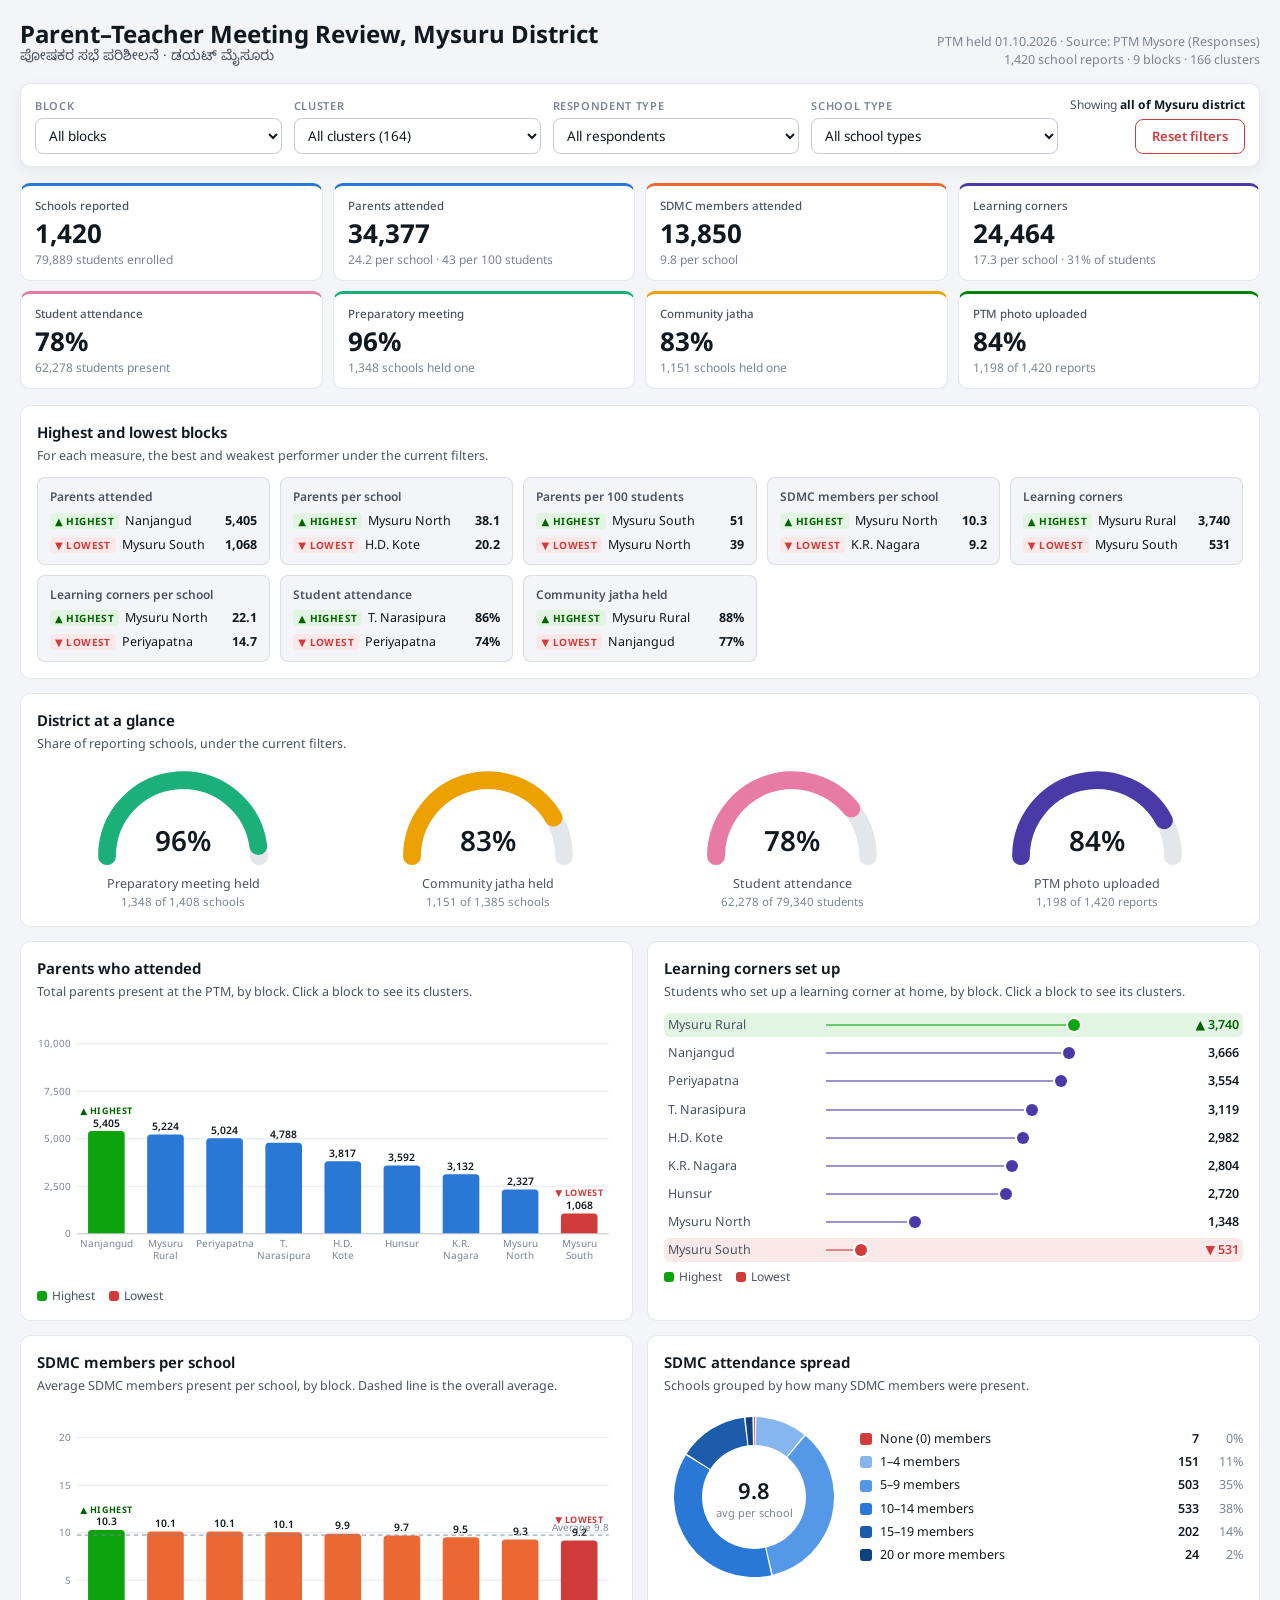
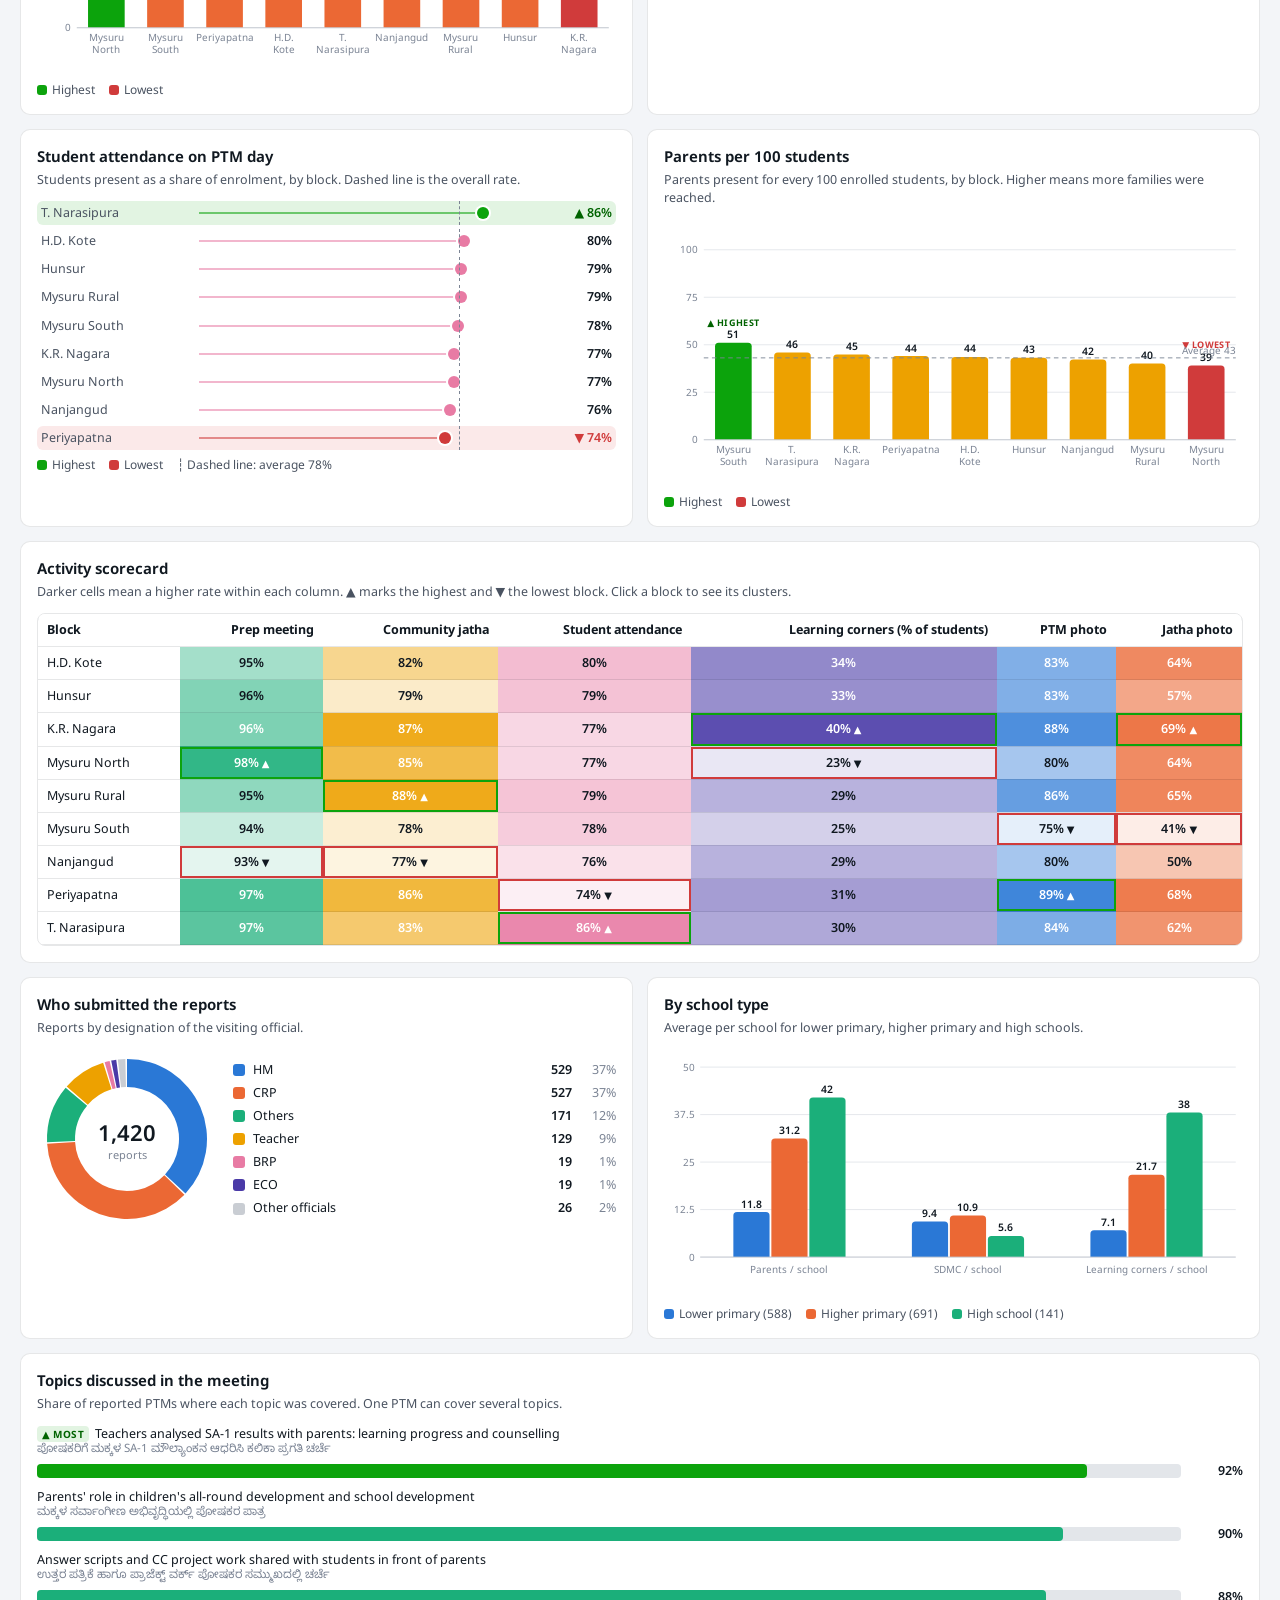
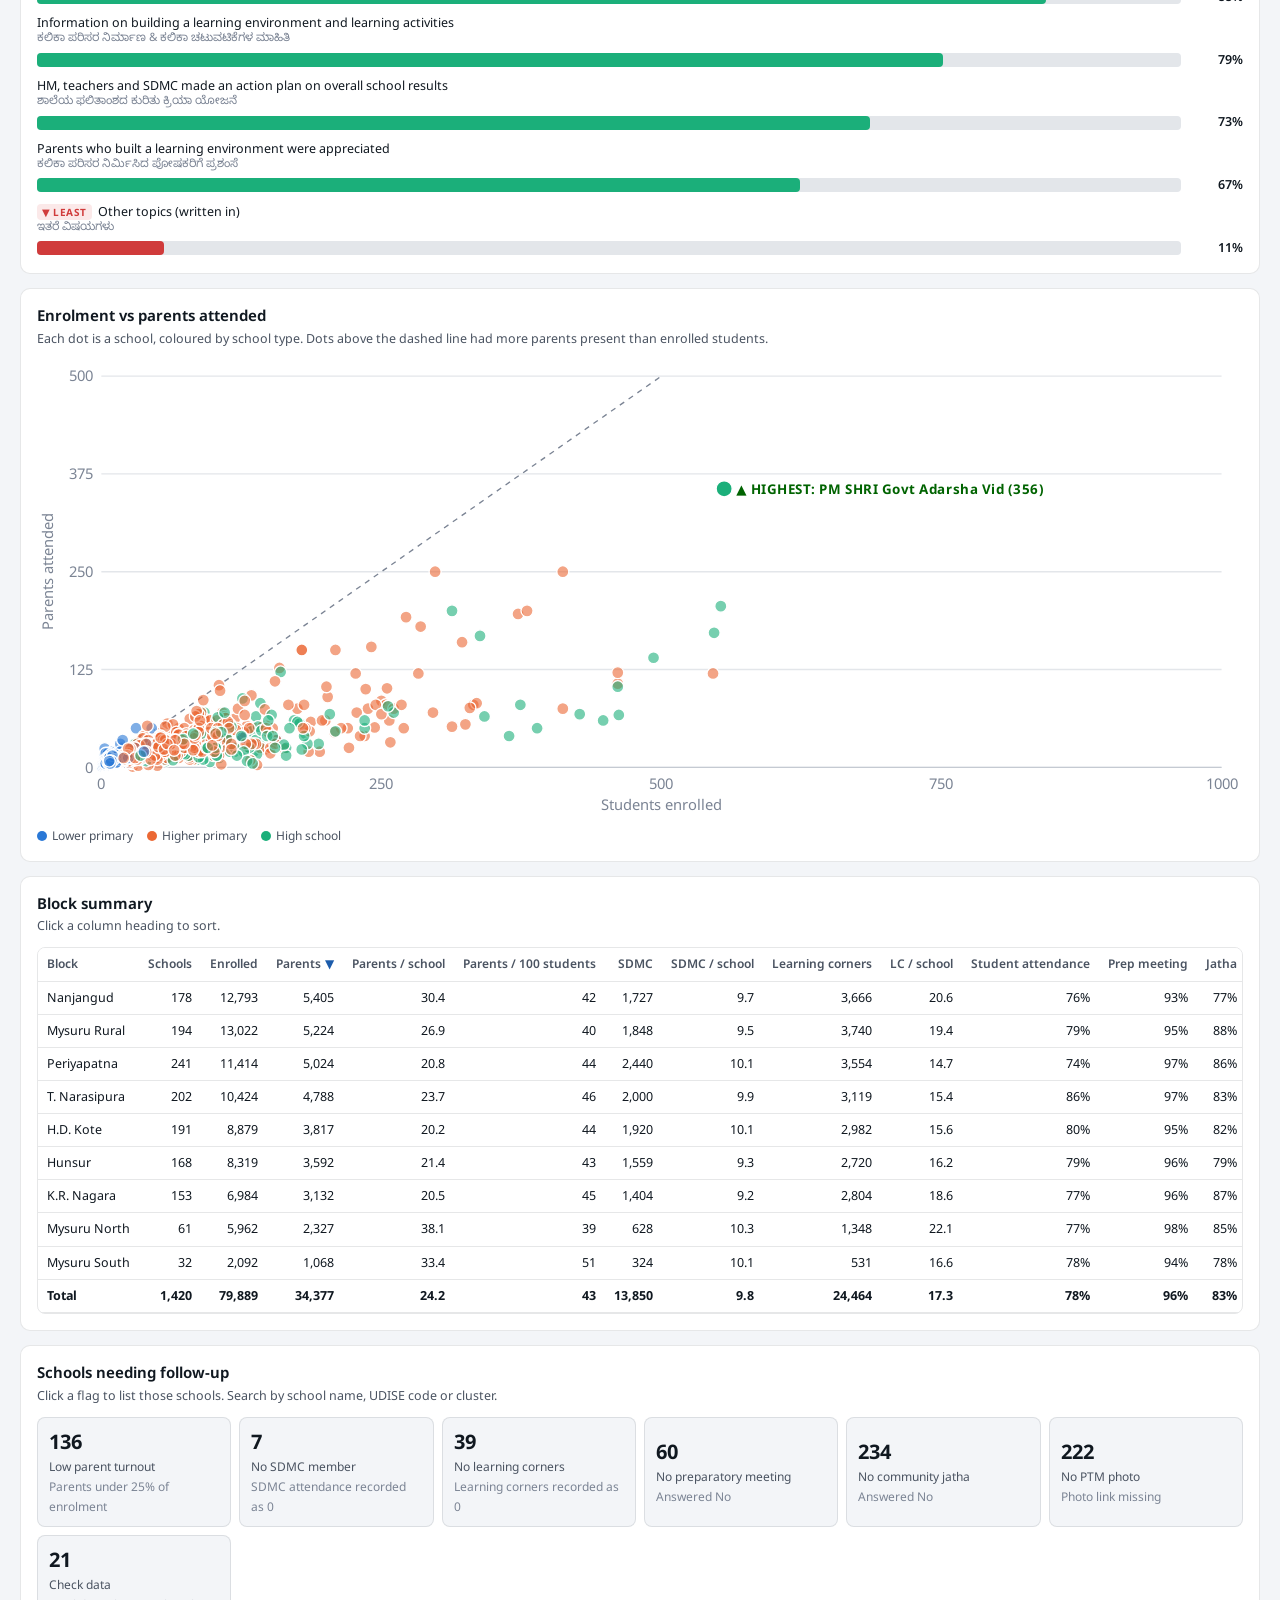
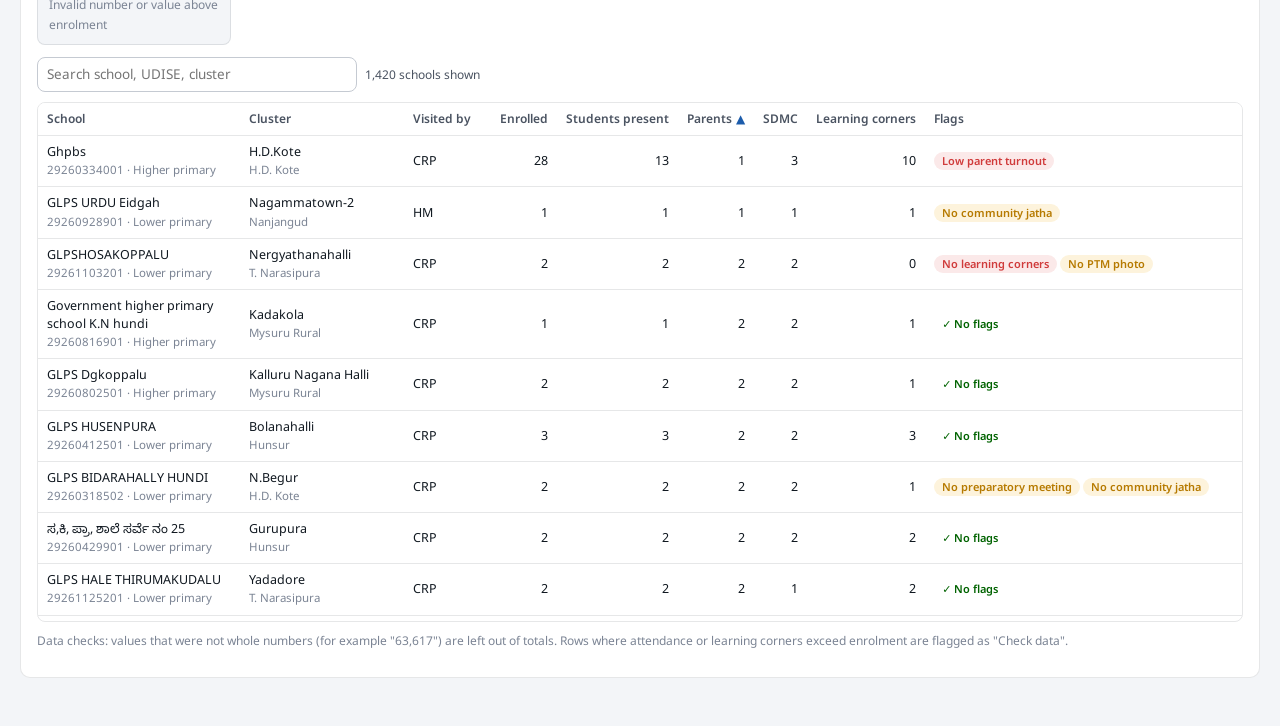
==== ptm/index.html @ 3c81510a "Add PTM Review tab: DIET Mysuru dashboard for the 01.10.2026 parent-teacher meeting Standalone page " ====
<!doctype html>
<html lang="en">
<head>
<meta charset="UTF-8">
<meta name="viewport" content="width=device-width, initial-scale=1.0">
<title>Mysuru PTM Review</title>
<link rel="preconnect" href="https://fonts.googleapis.com">
<link rel="stylesheet" href="https://fonts.googleapis.com/css2?family=Noto+Sans:wght@400;500;600;700&family=Noto+Sans+Kannada:wght@400;600&display=swap">
<style>
body{margin:0}

/* Layout: drop-down filter bar -> KPI strip -> highest/lowest summary -> mixed chart grid -> tables. Each chart owns one hue; green/red mark highest/lowest. */
:root{
  --bg:#f3f5f8; --surface:#ffffff; --ink:#101820; --ink2:#4a5361; --muted:#7b8494;
  --grid:#e3e6ea; --base:#c5cad2; --line:rgba(16,24,32,.10);
  --accent:#1c5cab; --accent-soft:#e3eefb; --accent-ink:#ffffff;
  --c1:#2a78d6; --c2:#eb6834; --c3:#1baf7a; --c4:#eda100; --c5:#e87ba4; --c6:#008300; --c7:#4a3aa7; --c8:#e34948;
  --q1:#86b6ef; --q2:#5598e7; --q3:#2a78d6; --q4:#1c5cab; --q5:#104281;
  --na:#c9cdd3;
  --good:#0ca30c; --good-ink:#006300; --good-soft:#e2f4e2; --warn:#b67a00; --crit:#d03b3b; --crit-soft:#fbe9e9; --warn-soft:#fdf3dc;
  --f-ui:"Noto Sans","Noto Sans Kannada",system-ui,-apple-system,"Segoe UI",sans-serif;
  --f-kn:"Noto Sans Kannada","Noto Sans",system-ui,sans-serif;
}
@media (prefers-color-scheme:dark){:root:not([data-theme="light"]){
  --bg:#0e1013; --surface:#171a1f; --ink:#f1f3f6; --ink2:#b8bfca; --muted:#8a919c;
  --grid:#272c33; --base:#3a4049; --line:rgba(255,255,255,.10);
  --accent:#5598e7; --accent-soft:#1b2a3d; --accent-ink:#0e1013;
  --c1:#3987e5; --c2:#d95926; --c3:#199e70; --c4:#c98500; --c5:#d55181; --c6:#008300; --c7:#9085e9; --c8:#e66767;
  --q1:#184f95; --q2:#1c5cab; --q3:#2a78d6; --q4:#5598e7; --q5:#86b6ef;
  --na:#4a5059;
  --good:#0ca30c; --good-ink:#3fc43f; --good-soft:#15301a; --warn:#fab219; --crit:#e66767; --crit-soft:#3a1d1d; --warn-soft:#3a2f12; color-scheme:dark}}
:root[data-theme="dark"]{
  --bg:#0e1013; --surface:#171a1f; --ink:#f1f3f6; --ink2:#b8bfca; --muted:#8a919c;
  --grid:#272c33; --base:#3a4049; --line:rgba(255,255,255,.10);
  --accent:#5598e7; --accent-soft:#1b2a3d; --accent-ink:#0e1013;
  --c1:#3987e5; --c2:#d95926; --c3:#199e70; --c4:#c98500; --c5:#d55181; --c6:#008300; --c7:#9085e9; --c8:#e66767;
  --q1:#184f95; --q2:#1c5cab; --q3:#2a78d6; --q4:#5598e7; --q5:#86b6ef;
  --na:#4a5059;
  --good:#0ca30c; --good-ink:#3fc43f; --good-soft:#15301a; --warn:#fab219; --crit:#e66767; --crit-soft:#3a1d1d; --warn-soft:#3a2f12; color-scheme:dark}
*{box-sizing:border-box}
body{background:var(--bg);color:var(--ink);font-family:var(--f-ui);font-size:14px;line-height:1.45}
.wrap{max-width:1320px;margin:0 auto;padding-inline:20px;padding-block:20px 48px}
header.top{display:flex;flex-wrap:wrap;align-items:flex-end;justify-content:space-between;gap:12px;margin-bottom:14px}
header.top h1{font-size:24px;line-height:1.2;margin:0;font-weight:700;text-wrap:balance}
header.top .kn{font-family:var(--f-kn);color:var(--ink2);font-size:14px}
header.top .meta{color:var(--muted);font-size:12.5px;text-align:right}
.filters{position:sticky;top:env(safe-area-inset-top,0px);z-index:5;background:var(--surface);border:1px solid var(--line);border-radius:10px;padding:12px 14px;display:flex;flex-wrap:wrap;gap:12px;align-items:flex-end;box-shadow:0 4px 14px rgba(0,0,0,.06)}
.fld{display:grid;gap:4px;min-width:0;flex:1 1 170px}
.fld label{font-size:11px;font-weight:600;letter-spacing:.06em;text-transform:uppercase;color:var(--muted)}
select,input[type=search]{font:inherit;font-size:13.5px;color:var(--ink);background:var(--surface);border:1px solid var(--base);border-radius:8px;padding:7px 9px;width:100%;max-width:100%}
select.on{border-color:var(--accent);box-shadow:inset 0 0 0 1px var(--accent);font-weight:600}
.fact{display:flex;flex-direction:column;gap:6px;align-items:flex-end;flex:0 0 auto}
.btn{font:inherit;font-size:13px;font-weight:600;border-radius:8px;padding:7px 16px;cursor:pointer;border:1px solid var(--crit);background:transparent;color:var(--crit)}
.btn:hover{background:var(--crit-soft)}
.status{font-size:12px;color:var(--ink2)}
.status b{color:var(--ink)}
.btn:focus-visible,th button:focus-visible,select:focus-visible,input:focus-visible,[tabindex]:focus-visible{outline:2px solid var(--accent);outline-offset:2px}
.kpis{display:grid;grid-template-columns:repeat(4,minmax(0,1fr));gap:10px;margin:16px 0}
.kpi{background:var(--surface);border:1px solid var(--line);border-radius:10px;padding:12px 14px;min-width:0;border-top:3px solid var(--kc,var(--c1))}
.kpi .lab{font-size:11.5px;color:var(--ink2);font-weight:500}
.kpi .val{font-size:26px;font-weight:700;line-height:1.15;margin-top:4px}
.kpi .sub{font-size:12px;color:var(--muted);margin-top:2px}
.grid{display:grid;grid-template-columns:repeat(2,minmax(0,1fr));gap:14px}
.card{background:var(--surface);border:1px solid var(--line);border-radius:10px;padding:16px;min-width:0}
.card.wide{grid-column:1/-1}
.card h2{font-size:15px;margin:0;font-weight:650;text-wrap:balance}
.card .desc{font-size:12.5px;color:var(--ink2);margin:3px 0 12px}
.kn{font-family:var(--f-kn)}
@media (max-width:860px){.kpis{grid-template-columns:repeat(2,minmax(0,1fr))}.grid{grid-template-columns:minmax(0,1fr)}.filters{position:static}}
svg text{fill:var(--muted);font-size:11px;font-family:var(--f-ui)}
svg text.val{fill:var(--ink);font-weight:600;font-size:11.5px}
svg text.hi{fill:var(--good-ink);font-weight:700;font-size:10px;letter-spacing:.04em}
svg text.lo{fill:var(--crit);font-weight:700;font-size:10px;letter-spacing:.04em}
svg .click{cursor:pointer}
svg .click:hover rect.bar{opacity:.8}
.hl-legend{display:flex;flex-wrap:wrap;gap:14px;font-size:12px;color:var(--ink2);margin-top:6px}
.hl-legend i{display:inline-block;width:10px;height:10px;border-radius:3px;margin-right:5px;vertical-align:-1px}
/* lollipop */
.lp{display:grid;gap:4px}
.lp .r{display:grid;grid-template-columns:minmax(90px,150px) 1fr 74px;align-items:center;gap:8px;padding:3px 4px;border-radius:6px}
.lp .r.click{cursor:pointer}.lp .r.click:hover{background:var(--accent-soft)}
.lp .l{font-size:12.5px;color:var(--ink2);overflow:hidden;text-overflow:ellipsis;white-space:nowrap}
.lp .t{position:relative;height:18px}
.lp .t .stem{position:absolute;left:0;top:8px;height:2px;background:var(--lc);opacity:.55}
.lp .t .dot{position:absolute;top:3px;width:12px;height:12px;border-radius:50%;background:var(--lc);transform:translateX(-6px);box-shadow:0 0 0 2px var(--surface)}
.lp .t .avg{position:absolute;top:-3px;bottom:-3px;border-left:1.5px dashed var(--muted)}
.lp .v{font-size:12.5px;font-variant-numeric:tabular-nums;font-weight:600;text-align:right;white-space:nowrap}
.lp .r.hi .v{color:var(--good-ink)}.lp .r.lo .v{color:var(--crit)}
.lp .r.hi{background:var(--good-soft)}.lp .r.lo{background:var(--crit-soft)}
/* horizontal bars (topics) */
.hb{display:grid;gap:8px}
.hb .r{display:grid;grid-template-columns:1fr 52px;gap:2px 10px;align-items:center}
.hb .l{grid-column:1/-1;font-size:12.5px}
.hb .l small{display:block;color:var(--muted);font-family:var(--f-kn);font-size:11.5px}
.hb .t{height:14px;background:var(--grid);border-radius:4px;overflow:hidden}
.hb .b{height:100%;border-radius:0 4px 4px 0}
.hb .v{font-size:12.5px;font-weight:600;text-align:right;font-variant-numeric:tabular-nums}
/* donut */
.donut{display:flex;flex-wrap:wrap;gap:16px;align-items:center}
.donut svg{flex:0 0 180px;max-width:180px}
.donut ul{list-style:none;margin:0;padding:0;display:grid;gap:5px;flex:1 1 180px;min-width:0}
.donut li{display:grid;grid-template-columns:12px 1fr auto auto;gap:8px;align-items:center;font-size:12.5px}
.donut li i{width:12px;height:12px;border-radius:3px}
.donut li .n{font-variant-numeric:tabular-nums;font-weight:600}
.donut li .p{color:var(--muted);font-variant-numeric:tabular-nums;min-width:36px;text-align:right}
/* gauges */
.gauges{display:grid;grid-template-columns:repeat(4,minmax(0,1fr));gap:12px}
.gauge{text-align:center;min-width:0}
.gauge .gl{font-size:12.5px;color:var(--ink2);margin-top:-4px}
.gauge .gs{font-size:11.5px;color:var(--muted)}
@media (max-width:640px){.gauges{grid-template-columns:repeat(2,minmax(0,1fr))}}
/* heatmap */
.heat td.c{text-align:center;font-variant-numeric:tabular-nums;font-weight:600;min-width:84px}
.heat td.c.hi{box-shadow:inset 0 0 0 2px var(--good)}
.heat td.c.lo{box-shadow:inset 0 0 0 2px var(--crit)}
.heat td.c small{font-size:10px;margin-left:3px}
/* extremes */
.ext{display:grid;grid-template-columns:repeat(auto-fit,minmax(230px,1fr));gap:10px}
.ext .m{border:1px solid var(--line);border-radius:8px;padding:10px 12px;display:grid;gap:6px;background:var(--bg)}
.ext .mt{font-size:12px;font-weight:600;color:var(--ink2)}
.ext .row{display:flex;justify-content:space-between;gap:8px;font-size:12.5px;align-items:baseline}
.ext .row span:first-child{overflow:hidden;text-overflow:ellipsis;white-space:nowrap}
.ext .row b{font-variant-numeric:tabular-nums}
.tag{font-size:10px;font-weight:700;letter-spacing:.04em;border-radius:4px;padding:1px 5px;margin-right:6px}
.tag.hi{background:var(--good-soft);color:var(--good-ink)}.tag.lo{background:var(--crit-soft);color:var(--crit)}
/* tables */
.tablebox{overflow:auto;max-height:520px;border:1px solid var(--line);border-radius:8px}
table{border-collapse:collapse;width:100%;font-size:12.5px}
th,td{padding:7px 9px;text-align:left;border-bottom:1px solid var(--line);white-space:nowrap}
td.num,th.num{text-align:right;font-variant-numeric:tabular-nums}
thead th{position:sticky;top:0;background:var(--surface);z-index:1;box-shadow:0 1px 0 var(--base)}
th button{all:unset;cursor:pointer;font-weight:600;color:var(--ink2);font-size:12px}
th button[data-dir]::after{content:attr(data-dir);margin-left:4px;color:var(--accent)}
tbody tr:hover{background:var(--accent-soft)}
td.school{white-space:normal;min-width:180px}
.pill{display:inline-block;font-size:11px;font-weight:600;border-radius:999px;padding:1px 8px;margin:1px 3px 1px 0}
.pill.c{background:var(--crit-soft);color:var(--crit)}
.pill.w{background:var(--warn-soft);color:var(--warn)}
.pill.ok{color:var(--good-ink)}
.toolbar{display:flex;flex-wrap:wrap;gap:8px;align-items:center;margin-bottom:10px}
.toolbar input{max-width:320px}
.flagsum{display:grid;grid-template-columns:repeat(auto-fit,minmax(170px,1fr));gap:8px;margin-bottom:12px}
.flagsum button{font:inherit;text-align:left;border:1px solid var(--line);background:var(--bg);color:var(--ink);border-radius:8px;padding:9px 11px;cursor:pointer}
.flagsum button[aria-pressed="true"]{border-color:var(--crit);box-shadow:inset 0 0 0 1px var(--crit)}
.flagsum .fv{font-size:20px;font-weight:700;display:block}
.flagsum .fl{font-size:12px;color:var(--ink2)}
.note{font-size:12px;color:var(--muted);margin-top:10px}
#tip{position:fixed;z-index:50;pointer-events:none;background:var(--ink);color:var(--bg);font-size:12px;line-height:1.4;padding:7px 9px;border-radius:7px;max-width:280px;box-shadow:0 4px 14px rgba(0,0,0,.18)}
.empty{color:var(--muted);font-size:13px;padding:14px 0}
@media (prefers-reduced-motion:no-preference){.hb .b{transition:width .25s ease}}

/* When shown inside the STEM Mysore "PTM Review" tab: blend into the host page */
html.embedded{overflow:hidden}
html.embedded body{background:transparent}
html.embedded .wrap{padding-inline:0;padding-block:0 8px;max-width:none}
html.embedded .filters{position:static}
</style>

</head>
<body>
<div class="wrap">
  <header class="top">
    <div>
      <h1>Parent–Teacher Meeting Review, Mysuru District</h1>
      <div class="kn">ಪೋಷಕರ ಸಭೆ ಪರಿಶೀಲನೆ · ಡಯಟ್ ಮೈಸೂರು</div>
    </div>
    <div class="meta">PTM held 01.10.2026 · Source: PTM Mysore (Responses)<br><span id="totalNote"></span></div>
  </header>

  <section class="filters" aria-label="Filters">
    <div class="fld"><label for="fBlock">Block</label><select id="fBlock"></select></div>
    <div class="fld"><label for="fCluster">Cluster</label><select id="fCluster"></select></div>
    <div class="fld"><label for="fResp">Respondent type</label><select id="fResp"></select></div>
    <div class="fld"><label for="fType">School type</label><select id="fType"></select></div>
    <div class="fact"><span class="status" id="status"></span><button class="btn" id="reset" type="button">Reset filters</button></div>
  </section>

  <section class="kpis" id="kpis" aria-label="Key figures"></section>

  <section class="grid">
    <div class="card wide"><h2 id="hExt">Highest and lowest blocks</h2><p class="desc">For each measure, the best and weakest performer under the current filters.</p><div class="ext" id="cExt"></div></div>
    <div class="card wide"><h2>District at a glance</h2><p class="desc">Share of reporting schools, under the current filters.</p><div class="gauges" id="cGauges"></div></div>
    <div class="card"><h2>Parents who attended</h2><p class="desc" id="dParents"></p><div id="cParents"></div></div>
    <div class="card"><h2>Learning corners set up</h2><p class="desc" id="dLC"></p><div id="cLC"></div></div>
    <div class="card"><h2>SDMC members per school</h2><p class="desc" id="dSDMC"></p><div id="cSDMC"></div></div>
    <div class="card"><h2>SDMC attendance spread</h2><p class="desc">Schools grouped by how many SDMC members were present.</p><div id="cSDMCdist"></div></div>
    <div class="card"><h2>Student attendance on PTM day</h2><p class="desc" id="dAtt"></p><div id="cAtt"></div></div>
    <div class="card"><h2>Parents per 100 students</h2><p class="desc" id="dRatio"></p><div id="cRatio"></div></div>
    <div class="card wide"><h2>Activity scorecard</h2><p class="desc" id="dHeat"></p><div class="tablebox" id="cHeat"></div></div>
    <div class="card"><h2>Who submitted the reports</h2><p class="desc">Reports by designation of the visiting official.</p><div id="cResp"></div></div>
    <div class="card"><h2>By school type</h2><p class="desc">Average per school for lower primary, higher primary and high schools.</p><div id="cType"></div></div>
    <div class="card wide"><h2>Topics discussed in the meeting</h2><p class="desc">Share of reported PTMs where each topic was covered. One PTM can cover several topics.</p><div id="cTopics"></div></div>
    <div class="card wide"><h2>Enrolment vs parents attended</h2><p class="desc">Each dot is a school, coloured by school type. Dots above the dashed line had more parents present than enrolled students.</p><div id="cScatter"></div></div>
    <div class="card wide"><h2 id="hGroup">Block summary</h2><p class="desc">Click a column heading to sort.</p><div class="tablebox" id="tGroup"></div></div>
    <div class="card wide"><h2>Schools needing follow-up</h2><p class="desc">Click a flag to list those schools. Search by school name, UDISE code or cluster.</p>
      <div class="flagsum" id="flagsum"></div>
      <div class="toolbar"><input type="search" id="q" placeholder="Search school, UDISE, cluster" aria-label="Search schools"><span class="status" id="schoolCount"></span></div>
      <div class="tablebox" id="tSchools"></div>
      <p class="note">Data checks: values that were not whole numbers (for example "63,617") are left out of totals. Rows where attendance or learning corners exceed enrolment are flagged as "Check data".</p>
    </div>
  </section>
</div>
<div id="tip" hidden></div>

<script src="data.js?v=1"></script>
<script>
const D = window.PTM_DATA;
if (window.self !== window.top) document.documentElement.classList.add("embedded");
const TOPICS=[
 ["Teachers analysed SA‑1 results with parents: learning progress and counselling","ಪೋಷಕರಿಗೆ ಮಕ್ಕಳ SA-1 ಮೌಲ್ಯಾಂಕನ ಆಧರಿಸಿ ಕಲಿಕಾ ಪ್ರಗತಿ ಚರ್ಚೆ"],
 ["Parents' role in children's all-round development and school development","ಮಕ್ಕಳ ಸರ್ವಾಂಗೀಣ ಅಭಿವೃದ್ಧಿಯಲ್ಲಿ ಪೋಷಕರ ಪಾತ್ರ"],
 ["Answer scripts and CC project work shared with students in front of parents","ಉತ್ತರ ಪತ್ರಿಕೆ ಹಾಗೂ ಪ್ರಾಜೆಕ್ಟ್ ವರ್ಕ್ ಪೋಷಕರ ಸಮ್ಮುಖದಲ್ಲಿ ಚರ್ಚೆ"],
 ["Information on building a learning environment and learning activities","ಕಲಿಕಾ ಪರಿಸರ ನಿರ್ಮಾಣ & ಕಲಿಕಾ ಚಟುವಟಿಕೆಗಳ ಮಾಹಿತಿ"],
 ["HM, teachers and SDMC made an action plan on overall school results","ಶಾಲೆಯ ಫಲಿತಾಂಶದ ಕುರಿತು ಕ್ರಿಯಾ ಯೋಜನೆ"],
 ["Parents who built a learning environment were appreciated","ಕಲಿಕಾ ಪರಿಸರ ನಿರ್ಮಿಸಿದ ಪೋಷಕರಿಗೆ ಪ್ರಶಂಸೆ"],
 ["Other topics (written in)","ಇತರೆ ವಿಷಯಗಳು"]
];
const TYPE_LABEL={LPS:"Lower primary",HPS:"Higher primary",HS:"High school"};
const TYPE_COLOR={LPS:"var(--c1)",HPS:"var(--c2)",HS:"var(--c3)"};
const fmt=n=>n==null||isNaN(n)?"–":Math.round(n).toLocaleString("en-IN");
const f1=n=>n==null||isNaN(n)?"–":(Math.round(n*10)/10).toLocaleString("en-IN");
const pct=n=>n==null||isNaN(n)?"–":Math.round(n*100)+"%";
const title=s=>s.toLowerCase().replace(/\b\w/g,c=>c.toUpperCase());
const esc=s=>String(s).replace(/[&<>"]/g,c=>({"&":"&amp;","<":"&lt;",">":"&gt;",'"':"&quot;"}[c]));

const ROWS=D.rows.map((r,i)=>{const [blk,cl]=D.clusters[r[0]].split("|");
  let resp=r[1]; if(/DIET/i.test(resp)) resp="DIET faculty";
  const o={i,block:blk,cluster:title(cl),resp,type:r[2],school:r[3],udise:r[4],enr:r[5],pre:r[6],jatha:r[7],att:r[8],par:r[9],sdmc:r[10],lc:r[11],tb:r[12],jp:r[13],pp:r[14]};
  o.bad=[o.enr,o.att,o.par,o.sdmc,o.lc].some(v=>v==null);
  o.attHigh=o.att!=null&&o.enr!=null&&o.att>o.enr;
  o.lcHigh=o.lc!=null&&o.enr!=null&&o.lc>o.enr;
  return o;});
const BLOCK_NAMES={"PERIYA PATNA":"Periyapatna","T. NARASIPURA":"T. Narasipura","MYSORE RURAL":"Mysuru Rural","HD KOTE":"H.D. Kote","NANJANAGUD":"Nanjangud","HUNSUR":"Hunsur","KR NAGARA":"K.R. Nagara","MYSORE NORTH":"Mysuru North","MYSORE SOUTH":"Mysuru South"};
const bname=b=>BLOCK_NAMES[b]||title(b);
const countBy=(arr,k)=>{const m=new Map();arr.forEach(o=>m.set(o[k],(m.get(o[k])||0)+1));return [...m].sort((a,b)=>b[1]-a[1]);};

const S={block:null,resp:null,type:null,cluster:null,flag:null,q:"",sortG:{k:"par",d:-1},sortS:{k:"par",d:1}};
try{const s=JSON.parse(localStorage.getItem("ptm-filters")||"null");if(s){S.block=s.block;S.resp=s.resp;S.type=s.type;S.cluster=s.cluster;}}catch(e){}
const save=()=>{try{localStorage.setItem("ptm-filters",JSON.stringify({block:S.block,resp:S.resp,type:S.type,cluster:S.cluster}))}catch(e){}};

function filtered(skip){
  return ROWS.filter(o=>(skip==="block"||!S.block||o.block===S.block)&&(skip==="resp"||!S.resp||o.resp===S.resp)&&(skip==="type"||!S.type||o.type===S.type)&&(skip==="cluster"||!S.cluster||o.cluster===S.cluster));
}
function agg(rows){
  const a={n:rows.length,enr:0,att:0,enrA:0,par:0,sdmc:0,lc:0,enrL:0,enrP:0,parP:0,pre:0,preA:0,jat:0,jatA:0,jp:0,pp:0,sdmcN:0,lcN:0,parN:0};
  rows.forEach(o=>{if(o.enr!=null)a.enr+=o.enr;
    if(o.att!=null&&o.enr!=null&&!o.attHigh){a.att+=o.att;a.enrA+=o.enr;}
    if(o.par!=null){a.par+=o.par;a.parN++; if(o.enr){a.parP+=o.par;a.enrP+=o.enr;}}
    if(o.sdmc!=null){a.sdmc+=o.sdmc;a.sdmcN++;}
    if(o.lc!=null&&!o.lcHigh){a.lc+=o.lc;a.lcN++; if(o.enr)a.enrL+=o.enr;}
    if(o.pre===1)a.pre++; if(o.pre!==-1)a.preA++;
    if(o.jatha===1)a.jat++; if(o.jatha!==-1)a.jatA++;
    a.jp+=o.jp;a.pp+=o.pp;});
  a.attR=a.enrA?a.att/a.enrA:null; a.lcR=a.enrL?a.lc/a.enrL:null; a.parR=a.enrP?a.parP/a.enrP*100:null;
  a.parAvg=a.parN?a.par/a.parN:null; a.sdmcAvg=a.sdmcN?a.sdmc/a.sdmcN:null; a.lcAvg=a.lcN?a.lc/a.lcN:null;
  a.preR=a.preA?a.pre/a.preA:null; a.jatR=a.jatA?a.jat/a.jatA:null; a.ppR=a.n?a.pp/a.n:null; a.jpR=a.n?a.jp/a.n:null;
  return a;
}
function groups(rows){
  const key=S.block?"cluster":"block";
  const m=new Map();rows.forEach(o=>{const k=o[key];if(!m.has(k))m.set(k,[]);m.get(k).push(o);});
  return {key,list:[...m].map(([k,rs])=>({k,label:key==="block"?bname(k):k,a:agg(rs)}))};
}
// index of highest / lowest value (needs >= 2 distinct values)
function extremes(vals){
  let hi=-1,lo=-1;vals.forEach((v,i)=>{if(v==null||isNaN(v))return;if(hi<0||v>vals[hi])hi=i;if(lo<0||v<vals[lo])lo=i;});
  return hi<0||vals[hi]===vals[lo]?{hi:-1,lo:-1}:{hi,lo};
}
const emptyMsg='<div class="empty">No reports match these filters.</div>';
const hlLegend='<div class="hl-legend"><span><i style="background:var(--good)"></i>Highest</span><span><i style="background:var(--crit)"></i>Lowest</span></div>';

// tooltip
const tip=document.getElementById("tip");
document.addEventListener("mousemove",e=>{const t=e.target.closest("[data-tip]");
  if(!t){tip.hidden=true;return;} tip.innerHTML=t.dataset.tip;tip.hidden=false;
  const w=tip.offsetWidth,h=tip.offsetHeight;let x=e.clientX+14,y=e.clientY+14;
  if(x+w>innerWidth-8)x=e.clientX-w-14; if(y+h>innerHeight-8)y=e.clientY-h-14; tip.style.left=x+"px";tip.style.top=y+"px";});
function bindClicks(el,sel,items,click){if(!click)return;el.querySelectorAll(sel).forEach(r=>{const go=()=>click(items[+r.dataset.i]);r.addEventListener("click",go);r.addEventListener("keydown",e=>{if(e.key==="Enter"||e.key===" "){e.preventDefault();go();}});});}
function niceMax(v){if(!v||v<=0)return 1;const p=Math.pow(10,Math.floor(Math.log10(v)));const m=v/p;return (m<=1?1:m<=2?2:m<=2.5?2.5:m<=5?5:10)*p;}

// vertical column chart; falls back to lollipop when there are many groups
function columns(el,items,{color,fmtV=fmt,click,avg}={}){
  if(!items.length){el.innerHTML=emptyMsg;return;}
  if(items.length>12)return lollipop(el,items,{color,fmtV,click,avg});
  const W=640,H=290,L=44,R=8,T=34,B=46,n=items.length;
  const mx=niceMax(Math.max(...items.map(d=>d.v||0)));const bw=(W-L-R)/n,w=Math.min(46,bw*.62);
  const Y=v=>H-B-(v/mx)*(H-T-B);const {hi,lo}=extremes(items.map(d=>d.v));
  let s=`<svg viewBox="0 0 ${W} ${H}" width="100%" role="img">`;
  [0,.25,.5,.75,1].forEach(f=>{const t=mx*f;s+=`<line x1="${L}" x2="${W-R}" y1="${Y(t)}" y2="${Y(t)}" stroke="var(--grid)"/><text x="${L-6}" y="${Y(t)+4}" text-anchor="end">${fmtV(t)}</text>`;});
  items.forEach((d,i)=>{const x=L+bw*i+bw/2,y=Y(d.v||0),h=H-B-y;const c=i===hi?"var(--good)":i===lo?"var(--crit)":color;
    const words=d.label.split(" ");const l1=words.length>1?words.slice(0,-1).join(" "):words[0],l2=words.length>1?words[words.length-1]:"";
    s+=`<g class="${click?"click":""}" data-i="${i}" ${click?'tabindex="0" role="button"':""} data-tip="${esc(d.tip||"")}"><rect x="${x-bw/2}" y="${T-30}" width="${bw}" height="${H-T+30}" fill="transparent"/>
      <path class="bar" d="M${x-w/2},${H-B} V${y+4} q0,-4 4,-4 h${w-8} q4,0 4,4 V${H-B} Z" fill="${c}"/>
      <text class="val" x="${x}" y="${y-5}" text-anchor="middle">${fmtV(d.v)}</text>
      ${i===hi?`<text class="hi" x="${x}" y="${y-19}" text-anchor="middle">▲ HIGHEST</text>`:i===lo?`<text class="lo" x="${x}" y="${y-19}" text-anchor="middle">▼ LOWEST</text>`:""}
      <text x="${x}" y="${H-B+15}" text-anchor="middle">${esc(l1)}</text>${l2?`<text x="${x}" y="${H-B+28}" text-anchor="middle">${esc(l2)}</text>`:""}</g>`;});
  if(avg!=null){const y=Y(avg);s+=`<line x1="${L}" x2="${W-R}" y1="${y}" y2="${y}" stroke="var(--muted)" stroke-dasharray="5 4"/><text x="${W-R}" y="${y-4}" text-anchor="end">Average ${fmtV(avg)}</text>`;}
  s+=`<line x1="${L}" x2="${W-R}" y1="${H-B}" y2="${H-B}" stroke="var(--base)"/></svg>`;
  el.innerHTML=s+hlLegend;bindClicks(el,"g[data-i]",items,click);
}
// lollipop (dot plot) with optional average marker
function lollipop(el,items,{color,fmtV=fmt,click,avg,max}={}){
  if(!items.length){el.innerHTML=emptyMsg;return;}
  const mx=max??niceMax(Math.max(...items.map(d=>d.v||0)));const {hi,lo}=extremes(items.map(d=>d.v));
  el.innerHTML=`<div class="lp" style="--lc:${color}">`+items.map((d,i)=>{const p=Math.max(0,Math.min(100,(d.v||0)/mx*100));const cls=i===hi?"hi":i===lo?"lo":"";
    const dc=i===hi?"var(--good)":i===lo?"var(--crit)":color;
    return `<div class="r ${cls}${click?" click":""}" data-i="${i}" ${click?'tabindex="0" role="button"':""} data-tip="${esc(d.tip||"")}"><div class="l" title="${esc(d.label)}">${esc(d.label)}</div>
    <div class="t"><div class="stem" style="width:${p}%;background:${dc}"></div><div class="dot" style="left:${p}%;background:${dc}"></div>${avg!=null?`<div class="avg" style="left:${Math.min(100,avg/mx*100)}%"></div>`:""}</div>
    <div class="v">${cls==="hi"?"▲ ":cls==="lo"?"▼ ":""}${fmtV(d.v)}</div></div>`;}).join("")+"</div>"+
    `<div class="hl-legend"><span><i style="background:var(--good)"></i>Highest</span><span><i style="background:var(--crit)"></i>Lowest</span>${avg!=null?`<span>┆ Dashed line: average ${fmtV(avg)}</span>`:""}</div>`;
  bindClicks(el,".r",items,click);
}
// donut with legend
function donut(el,slices,center,sub){
  const tot=slices.reduce((s,d)=>s+d.v,0);if(!tot){el.innerHTML=emptyMsg;return;}
  const R=80,r=52,cx=90,cy=90;let a0=-Math.PI/2,s=`<svg viewBox="0 0 180 180" role="img">`;
  const arc=(a,b)=>{const big=b-a>Math.PI?1:0,p=(t,rr)=>[cx+rr*Math.cos(t),cy+rr*Math.sin(t)];const [x1,y1]=p(a,R),[x2,y2]=p(b,R),[x3,y3]=p(b,r),[x4,y4]=p(a,r);return `M${x1},${y1} A${R},${R} 0 ${big} 1 ${x2},${y2} L${x3},${y3} A${r},${r} 0 ${big} 0 ${x4},${y4} Z`;};
  slices.forEach(d=>{if(!d.v)return;const a1=a0+d.v/tot*Math.PI*2-(slices.filter(x=>x.v).length>1?0.02:0);
    s+=d.v===tot?`<circle cx="${cx}" cy="${cy}" r="${(R+r)/2}" fill="none" stroke="${d.color}" stroke-width="${R-r}" data-tip="<b>${esc(d.label)}</b><br>${fmt(d.v)} (100%)"/>`:`<path d="${arc(a0,a1)}" fill="${d.color}" data-tip="<b>${esc(d.label)}</b><br>${fmt(d.v)} (${pct(d.v/tot)})"/>`;a0=a0+d.v/tot*Math.PI*2;});
  s+=`<text class="val" x="${cx}" y="${cy+2}" text-anchor="middle" style="font-size:22px">${center}</text><text x="${cx}" y="${cy+20}" text-anchor="middle">${sub}</text></svg>`;
  el.innerHTML=`<div class="donut">${s}<ul>${slices.map(d=>`<li data-tip="<b>${esc(d.label)}</b><br>${fmt(d.v)} (${pct(d.v/tot)})"><i style="background:${d.color}"></i><span>${esc(d.label)}</span><span class="n">${fmt(d.v)}</span><span class="p">${pct(d.v/tot)}</span></li>`).join("")}</ul></div>`;
}
// semicircle gauges
function gauges(el,items){
  el.innerHTML=items.map(g=>{const v=g.v==null?0:Math.max(0,Math.min(1,g.v));const R=60,cx=75,cy=72;
    const p=t=>[cx-R*Math.cos(t*Math.PI),cy-R*Math.sin(t*Math.PI)];const [x1,y1]=p(0),[x2,y2]=p(1),[xv,yv]=p(v);
    return `<div class="gauge" data-tip="<b>${esc(g.label)}</b><br>${esc(g.tip)}"><svg viewBox="0 0 150 86" width="100%" style="max-width:190px" role="img">
      <path d="M${x1},${y1} A${R},${R} 0 0 1 ${x2},${y2}" fill="none" stroke="var(--grid)" stroke-width="14" stroke-linecap="round"/>
      ${v>0?`<path d="M${x1},${y1} A${R},${R} 0 0 1 ${xv},${yv}" fill="none" stroke="${g.color}" stroke-width="14" stroke-linecap="round"/>`:""}
      <text class="val" x="${cx}" y="${cy-4}" text-anchor="middle" style="font-size:22px">${pct(g.v)}</text></svg>
      <div class="gl">${esc(g.label)}</div><div class="gs">${esc(g.tip)}</div></div>`;}).join("");
}
// heatmap scorecard: rows = groups, columns = rate measures
function heatmap(el,G,cols,click){
  if(!G.list.length){el.innerHTML=emptyMsg;return;}
  const list=[...G.list].sort((a,b)=>a.label.localeCompare(b.label));
  const ext=cols.map(c=>{const vals=list.map(g=>g.a[c.k]);const e=extremes(vals);const nums=vals.filter(v=>v!=null);return {...e,mn:Math.min(...nums),mx:Math.max(...nums)};});
  el.innerHTML=`<table class="heat"><thead><tr><th>${G.key==="block"?"Block":"Cluster"}</th>${cols.map(c=>`<th class="num">${c.h}</th>`).join("")}</tr></thead><tbody>${
    list.map((g,i)=>`<tr ${click?`data-i="${i}" tabindex="0" style="cursor:pointer"`:""}><td>${esc(g.label)}</td>${cols.map((c,j)=>{const v=g.a[c.k];const e=ext[j];
      const t=v==null||e.mx===e.mn?.5:(v-e.mn)/(e.mx-e.mn);const mix=Math.round(12+t*78);const cls=i===e.hi?"hi":i===e.lo?"lo":"";
      return `<td class="c ${cls}" style="background:color-mix(in srgb, ${c.color} ${mix}%, var(--surface));color:${mix>55?"#fff":"var(--ink)"}" data-tip="<b>${esc(g.label)}</b><br>${c.h}: ${c.f(v)}${cls?`<br>${cls==="hi"?"Highest":"Lowest"} in this view`:""}">${c.f(v)}${cls==="hi"?"<small>▲</small>":cls==="lo"?"<small>▼</small>":""}</td>`;}).join("")}</tr>`).join("")}</tbody></table>`;
  bindClicks(el,"tr[data-i]",list,click);
}
// grouped columns (school type)
function grouped(el,groupsArr,series){
  const W=640,H=270,L=40,R=8,T=20,B=40;const mx=niceMax(Math.max(...groupsArr.flatMap(g=>series.map(s=>g.vals[s.k]||0))));
  const Y=v=>H-B-(v/mx)*(H-T-B);const gw=(W-L-R)/groupsArr.length,bw=Math.min(40,(gw*.75)/series.length);
  let s=`<svg viewBox="0 0 ${W} ${H}" width="100%" role="img">`;
  [0,.25,.5,.75,1].forEach(f=>{const t=mx*f;s+=`<line x1="${L}" x2="${W-R}" y1="${Y(t)}" y2="${Y(t)}" stroke="var(--grid)"/><text x="${L-6}" y="${Y(t)+4}" text-anchor="end">${f1(t)}</text>`;});
  groupsArr.forEach((g,gi)=>{const x0=L+gw*gi+gw/2-(bw*series.length+2*(series.length-1))/2;
    series.forEach((se,si)=>{const v=g.vals[se.k];if(v==null)return;const x=x0+si*(bw+2),y=Y(v);
      s+=`<g data-tip="<b>${esc(se.label)}</b><br>${esc(g.label)}: ${f1(v)}"><path d="M${x},${H-B} V${y+4} q0,-4 4,-4 h${bw-8} q4,0 4,4 V${H-B} Z" fill="${se.color}"/><text class="val" x="${x+bw/2}" y="${y-5}" text-anchor="middle">${f1(v)}</text></g>`;});
    s+=`<text x="${L+gw*gi+gw/2}" y="${H-B+18}" text-anchor="middle">${esc(g.label)}</text>`;});
  s+=`<line x1="${L}" x2="${W-R}" y1="${H-B}" y2="${H-B}" stroke="var(--base)"/></svg>`;
  el.innerHTML=s+`<div class="hl-legend">${series.map(se=>`<span><i style="background:${se.color}"></i>${esc(se.label)}</span>`).join("")}</div>`;
}

function kpis(a){
  const k=[
    ["Schools reported",fmt(a.n),`${fmt(a.enr)} students enrolled`,"var(--c1)"],
    ["Parents attended",fmt(a.par),`${f1(a.parAvg)} per school · ${a.parR==null?"–":Math.round(a.parR)} per 100 students`,"var(--c1)"],
    ["SDMC members attended",fmt(a.sdmc),`${f1(a.sdmcAvg)} per school`,"var(--c2)"],
    ["Learning corners",fmt(a.lc),`${f1(a.lcAvg)} per school · ${pct(a.lcR)} of students`,"var(--c7)"],
    ["Student attendance",pct(a.attR),`${fmt(a.att)} students present`,"var(--c5)"],
    ["Preparatory meeting",pct(a.preR),`${fmt(a.pre)} schools held one`,"var(--c3)"],
    ["Community jatha",pct(a.jatR),`${fmt(a.jat)} schools held one`,"var(--c4)"],
    ["PTM photo uploaded",pct(a.ppR),`${fmt(a.pp)} of ${fmt(a.n)} reports`,"var(--c6)"]];
  document.getElementById("kpis").innerHTML=k.map(([l,v,s,c])=>`<div class="kpi" style="--kc:${c}"><div class="lab">${l}</div><div class="val">${v}</div><div class="sub">${s}</div></div>`).join("");
}
function extremesCard(G){
  const unit=G.key==="block"?"blocks":"clusters";
  document.getElementById("hExt").textContent=`Highest and lowest ${unit}`;
  const M=[["Parents attended","par",fmt],["Parents per school","parAvg",f1],["Parents per 100 students","parR",fmt],["SDMC members per school","sdmcAvg",f1],["Learning corners","lc",fmt],["Learning corners per school","lcAvg",f1],["Student attendance","attR",pct],["Community jatha held","jatR",pct]];
  if(G.list.length<2){document.getElementById("cExt").innerHTML=`<div class="empty">Only one ${unit.slice(0,-1)} in this view. Widen the filters to compare.</div>`;return;}
  document.getElementById("cExt").innerHTML=M.map(([t,k,f])=>{const e=extremes(G.list.map(g=>g.a[k]));if(e.hi<0)return "";const h=G.list[e.hi],l=G.list[e.lo];
    return `<div class="m"><div class="mt">${t}</div><div class="row"><span><span class="tag hi">▲ HIGHEST</span>${esc(h.label)}</span><b>${f(h.a[k])}</b></div><div class="row"><span><span class="tag lo">▼ LOWEST</span>${esc(l.label)}</span><b>${f(l.a[k])}</b></div></div>`;}).join("");
}

function scatter(el,rows){
  const pts=rows.filter(o=>o.enr!=null&&o.par!=null);
  if(!pts.length){el.innerHTML=emptyMsg;return;}
  const W=900,H=340,L=48,R=16,T=12,B=36;
  const xm=niceMax(Math.max(...pts.map(p=>p.enr))),ym=niceMax(Math.max(...pts.map(p=>p.par)));
  const X=v=>L+v/xm*(W-L-R),Y=v=>H-B-v/ym*(H-T-B);
  let s=`<svg viewBox="0 0 ${W} ${H}" width="100%" role="img" aria-label="Scatter of enrolment against parents attended">`;
  [0,.25,.5,.75,1].forEach(f=>{const t=Math.round(ym*f);s+=`<line x1="${L}" x2="${W-R}" y1="${Y(t)}" y2="${Y(t)}" stroke="var(--grid)"/><text x="${L-6}" y="${Y(t)+4}" text-anchor="end">${t}</text>`;});
  [0,.25,.5,.75,1].forEach(f=>{const t=Math.round(xm*f);s+=`<text x="${X(t)}" y="${H-B+16}" text-anchor="middle">${t}</text>`;});
  s+=`<line x1="${L}" x2="${W-R}" y1="${H-B}" y2="${H-B}" stroke="var(--base)"/>`;
  const lm=Math.min(xm,ym);s+=`<line x1="${X(0)}" y1="${Y(0)}" x2="${X(lm)}" y2="${Y(lm)}" stroke="var(--muted)" stroke-dasharray="4 4"/>`;
  s+=`<text x="${(L+W-R)/2}" y="${H-4}" text-anchor="middle">Students enrolled</text><text transform="translate(12 ${(T+H-B)/2}) rotate(-90)" text-anchor="middle">Parents attended</text>`;
  const top=pts.reduce((a,b)=>b.par>a.par?b:a);
  pts.forEach(p=>s+=`<circle cx="${X(p.enr).toFixed(1)}" cy="${Y(p.par).toFixed(1)}" r="${p===top?6:4.5}" fill="${TYPE_COLOR[p.type]||"var(--c1)"}" fill-opacity="${p===top?1:.6}" stroke="var(--surface)" stroke-width="1" data-tip="<b>${esc(p.school)}</b><br>${esc(p.cluster)}, ${esc(bname(p.block))}<br>${TYPE_LABEL[p.type]||""}<br>Enrolled ${p.enr} · Parents ${p.par} · SDMC ${p.sdmc??"–"}"/>`);
  s+=`<text class="hi" x="${Math.min(X(top.enr)+9,W-R-120)}" y="${Y(top.par)+4}">▲ HIGHEST: ${esc(top.school.slice(0,24))} (${top.par})</text>`;
  el.innerHTML=s+"</svg>"+`<div class="hl-legend">${Object.keys(TYPE_LABEL).map(t=>`<span><i style="background:${TYPE_COLOR[t]};border-radius:50%"></i>${TYPE_LABEL[t]}</span>`).join("")}</div>`;
}

const FLAGS=[
  {id:"turnout",lab:"Low parent turnout",d:"Parents under 25% of enrolment",test:o=>o.par!=null&&o.enr>=8&&o.par<o.enr*.25,c:"c"},
  {id:"sdmc0",lab:"No SDMC member",d:"SDMC attendance recorded as 0",test:o=>o.sdmc===0,c:"c"},
  {id:"lc0",lab:"No learning corners",d:"Learning corners recorded as 0",test:o=>o.lc===0,c:"c"},
  {id:"pre",lab:"No preparatory meeting",d:"Answered No",test:o=>o.pre===0,c:"w"},
  {id:"jatha",lab:"No community jatha",d:"Answered No",test:o=>o.jatha===0,c:"w"},
  {id:"photo",lab:"No PTM photo",d:"Photo link missing",test:o=>!o.pp,c:"w"},
  {id:"data",lab:"Check data",d:"Invalid number or value above enrolment",test:o=>o.bad||o.attHigh||o.lcHigh,c:"w"}];

function sortRows(arr,{k,d}){return arr.sort((a,b)=>{const x=a[k],y=b[k];if(x==null)return 1;if(y==null)return -1;return (typeof x==="string"?x.localeCompare(y):x-y)*d;});}
function table(el,cols,rows,sortState,onSort){
  el.innerHTML=`<table><thead><tr>${cols.map(c=>`<th class="${c.num?"num":""}"><button type="button" data-k="${c.k}" ${sortState.k===c.k?`data-dir="${sortState.d>0?"▲":"▼"}"`:""}>${c.h}</button></th>`).join("")}</tr></thead><tbody>${
    rows.map(r=>`<tr>${cols.map(c=>`<td class="${c.num?"num":""} ${c.cls||""}">${c.f?c.f(r):esc(r[c.k]??"–")}</td>`).join("")}</tr>`).join("")}</tbody></table>`;
  el.querySelectorAll("th button").forEach(b=>b.onclick=()=>{const k=b.dataset.k;sortState.d=sortState.k===k?-sortState.d:(cols.find(c=>c.k===k).num?-1:1);sortState.k=k;onSort();});
}
function renderGroupTable(G,tot){
  document.getElementById("hGroup").textContent=G.key==="block"?"Block summary":`Cluster summary, ${bname(S.block)}`;
  const rows=G.list.map(g=>({name:g.label,n:g.a.n,enr:g.a.enr,par:g.a.par,parAvg:g.a.parAvg,parR:g.a.parR,sdmc:g.a.sdmc,sdmcAvg:g.a.sdmcAvg,lc:g.a.lc,lcAvg:g.a.lcAvg,attR:g.a.attR,pre:g.a.preR,jat:g.a.jatR}));
  const cols=[{k:"name",h:G.key==="block"?"Block":"Cluster"},{k:"n",h:"Schools",num:1,f:r=>fmt(r.n)},{k:"enr",h:"Enrolled",num:1,f:r=>fmt(r.enr)},{k:"par",h:"Parents",num:1,f:r=>fmt(r.par)},{k:"parAvg",h:"Parents / school",num:1,f:r=>f1(r.parAvg)},{k:"parR",h:"Parents / 100 students",num:1,f:r=>fmt(r.parR)},{k:"sdmc",h:"SDMC",num:1,f:r=>fmt(r.sdmc)},{k:"sdmcAvg",h:"SDMC / school",num:1,f:r=>f1(r.sdmcAvg)},{k:"lc",h:"Learning corners",num:1,f:r=>fmt(r.lc)},{k:"lcAvg",h:"LC / school",num:1,f:r=>f1(r.lcAvg)},{k:"attR",h:"Student attendance",num:1,f:r=>pct(r.attR)},{k:"pre",h:"Prep meeting",num:1,f:r=>pct(r.pre)},{k:"jat",h:"Jatha",num:1,f:r=>pct(r.jat)}];
  const draw=()=>{table(document.getElementById("tGroup"),cols,sortRows(rows,S.sortG),S.sortG,draw);
    const tb=document.querySelector("#tGroup tbody");if(tb&&rows.length)tb.insertAdjacentHTML("beforeend",`<tr style="font-weight:700"><td>Total</td><td class="num">${fmt(tot.n)}</td><td class="num">${fmt(tot.enr)}</td><td class="num">${fmt(tot.par)}</td><td class="num">${f1(tot.parAvg)}</td><td class="num">${fmt(tot.parR)}</td><td class="num">${fmt(tot.sdmc)}</td><td class="num">${f1(tot.sdmcAvg)}</td><td class="num">${fmt(tot.lc)}</td><td class="num">${f1(tot.lcAvg)}</td><td class="num">${pct(tot.attR)}</td><td class="num">${pct(tot.preR)}</td><td class="num">${pct(tot.jatR)}</td></tr>`);};
  draw();
}
function renderSchools(rows){
  const fs=document.getElementById("flagsum");
  fs.innerHTML=FLAGS.map(f=>`<button type="button" data-f="${f.id}" aria-pressed="${S.flag===f.id}"><span class="fv">${fmt(rows.filter(f.test).length)}</span><span class="fl">${f.lab}<br><span style="color:var(--muted)">${f.d}</span></span></button>`).join("");
  fs.querySelectorAll("button").forEach(b=>b.onclick=()=>{S.flag=S.flag===b.dataset.f?null:b.dataset.f;renderSchools(filtered());});
  const q=S.q.trim().toLowerCase();
  const list=rows.filter(o=>(!S.flag||FLAGS.find(f=>f.id===S.flag).test(o))&&(!q||(o.school+" "+o.udise+" "+o.cluster+" "+o.block).toLowerCase().includes(q)));
  document.getElementById("schoolCount").textContent=`${fmt(list.length)} schools shown`;
  const cols=[{k:"school",h:"School",cls:"school",f:o=>`${esc(o.school)}<br><span style="color:var(--muted);font-size:11.5px">${esc(o.udise)} · ${TYPE_LABEL[o.type]||o.type}</span>`},{k:"cluster",h:"Cluster",f:o=>`${esc(o.cluster)}<br><span style="color:var(--muted);font-size:11.5px">${esc(bname(o.block))}</span>`},{k:"resp",h:"Visited by"},{k:"enr",h:"Enrolled",num:1},{k:"att",h:"Students present",num:1},{k:"par",h:"Parents",num:1},{k:"sdmc",h:"SDMC",num:1},{k:"lc",h:"Learning corners",num:1},
    {k:"flags",h:"Flags",f:o=>{const fl=FLAGS.filter(f=>f.test(o));return fl.length?fl.map(f=>`<span class="pill ${f.c}">${f.lab}</span>`).join(""):'<span class="pill ok">✓ No flags</span>';}}];
  const draw=()=>table(document.getElementById("tSchools"),cols,sortRows(list,S.sortS),S.sortS,draw);
  draw();
}

function fillSelect(id,allLabel,items,cur,labelFn=v=>v){
  const sel=document.getElementById(id);
  sel.innerHTML=`<option value="">${allLabel}</option>`+items.map(([v,n])=>`<option value="${esc(v)}"${v===cur?" selected":""}>${esc(labelFn(v))} (${fmt(n)})</option>`).join("");
  sel.classList.toggle("on",!!cur);
}

function render(){
  save();
  fillSelect("fBlock","All blocks",countBy(filtered("block"),"block"),S.block,bname);
  const cl=countBy(filtered("cluster"),"cluster").sort((a,b)=>a[0].localeCompare(b[0]));
  if(S.cluster&&!cl.some(c=>c[0]===S.cluster))S.cluster=null;
  fillSelect("fCluster",`All clusters (${cl.length})`,cl,S.cluster);
  fillSelect("fResp","All respondents",countBy(filtered("resp"),"resp"),S.resp);
  fillSelect("fType","All school types",["LPS","HPS","HS"].map(t=>[t,filtered("type").filter(o=>o.type===t).length]),S.type,t=>TYPE_LABEL[t]);

  const rows=filtered(), a=agg(rows), G=groups(rows);
  const parts=[S.block&&bname(S.block),S.cluster,S.resp,S.type&&TYPE_LABEL[S.type]].filter(Boolean);
  document.getElementById("status").innerHTML=parts.length?`Showing <b>${esc(parts.join(" · "))}</b>`:"Showing <b>all of Mysuru district</b>";
  kpis(a);
  extremesCard(G);
  gauges(document.getElementById("cGauges"),[
    {label:"Preparatory meeting held",v:a.preR,tip:`${fmt(a.pre)} of ${fmt(a.preA)} schools`,color:"var(--c3)"},
    {label:"Community jatha held",v:a.jatR,tip:`${fmt(a.jat)} of ${fmt(a.jatA)} schools`,color:"var(--c4)"},
    {label:"Student attendance",v:a.attR,tip:`${fmt(a.att)} of ${fmt(a.enrA)} students`,color:"var(--c5)"},
    {label:"PTM photo uploaded",v:a.ppR,tip:`${fmt(a.pp)} of ${fmt(a.n)} reports`,color:"var(--c7)"}]);

  const unit=G.key==="block"?"block":"cluster";
  const pick=S.block?null:(d=>{S.block=d.k;render();});
  const gl=G.list, drill=S.block?"":" Click a block to see its clusters.";
  const it=(sorter,val,tipFn)=>[...gl].sort(sorter).map(g=>({k:g.k,label:g.label,v:val(g.a),tip:tipFn(g)}));
  document.getElementById("dParents").textContent=`Total parents present at the PTM, by ${unit}.${drill}`;
  columns(document.getElementById("cParents"),it((x,y)=>y.a.par-x.a.par,a=>a.par,g=>`<b>${esc(g.label)}</b><br>${fmt(g.a.par)} parents across ${g.a.n} schools<br>${f1(g.a.parAvg)} per school`),{color:"var(--c1)",click:pick});
  document.getElementById("dLC").textContent=`Students who set up a learning corner at home, by ${unit}.${drill}`;
  lollipop(document.getElementById("cLC"),it((x,y)=>y.a.lc-x.a.lc,a=>a.lc,g=>`<b>${esc(g.label)}</b><br>${fmt(g.a.lc)} learning corners<br>${pct(g.a.lcR)} of enrolled students · ${f1(g.a.lcAvg)} per school`),{color:"var(--c7)",click:pick});
  document.getElementById("dSDMC").textContent=`Average SDMC members present per school, by ${unit}. Dashed line is the overall average.`;
  columns(document.getElementById("cSDMC"),it((x,y)=>(y.a.sdmcAvg||0)-(x.a.sdmcAvg||0),a=>a.sdmcAvg,g=>`<b>${esc(g.label)}</b><br>${fmt(g.a.sdmc)} SDMC members in ${g.a.n} schools<br>${f1(g.a.sdmcAvg)} per school`),{color:"var(--c2)",fmtV:f1,click:pick,avg:a.sdmcAvg});
  const B=[["None (0)",v=>v===0,"var(--crit)"],["1–4",v=>v>=1&&v<=4,"var(--q1)"],["5–9",v=>v>=5&&v<=9,"var(--q2)"],["10–14",v=>v>=10&&v<=14,"var(--q3)"],["15–19",v=>v>=15&&v<=19,"var(--q4)"],["20 or more",v=>v>=20,"var(--q5)"]];
  const sd=rows.filter(o=>o.sdmc!=null);
  donut(document.getElementById("cSDMCdist"),B.map(([l,t,c])=>({label:`${l} members`,v:sd.filter(o=>t(o.sdmc)).length,color:c})),f1(a.sdmcAvg),"avg per school");
  document.getElementById("dAtt").textContent=`Students present as a share of enrolment, by ${unit}. Dashed line is the overall rate.`;
  lollipop(document.getElementById("cAtt"),it((x,y)=>(y.a.attR||0)-(x.a.attR||0),a=>a.attR,g=>`<b>${esc(g.label)}</b><br>${fmt(g.a.att)} of ${fmt(g.a.enrA)} students present`),{color:"var(--c5)",fmtV:pct,max:1,avg:a.attR,click:pick});
  document.getElementById("dRatio").textContent=`Parents present for every 100 enrolled students, by ${unit}. Higher means more families were reached.`;
  columns(document.getElementById("cRatio"),it((x,y)=>(y.a.parR||0)-(x.a.parR||0),a=>a.parR,g=>`<b>${esc(g.label)}</b><br>${fmt(g.a.parP)} parents for ${fmt(g.a.enrP)} enrolled students`),{color:"var(--c4)",click:pick,avg:a.parR});
  document.getElementById("dHeat").textContent=`Darker cells mean a higher rate within each column. ▲ marks the highest and ▼ the lowest ${unit}.${drill}`;
  heatmap(document.getElementById("cHeat"),G,[
    {k:"preR",h:"Prep meeting",f:pct,color:"var(--c3)"},{k:"jatR",h:"Community jatha",f:pct,color:"var(--c4)"},{k:"attR",h:"Student attendance",f:pct,color:"var(--c5)"},
    {k:"lcR",h:"Learning corners (% of students)",f:pct,color:"var(--c7)"},{k:"ppR",h:"PTM photo",f:pct,color:"var(--c1)"},{k:"jpR",h:"Jatha photo",f:pct,color:"var(--c2)"}],pick);
  const rc=countBy(rows,"resp");const top=rc.slice(0,6),rest=rc.slice(6).reduce((s,x)=>s+x[1],0);
  const pal=["var(--c1)","var(--c2)","var(--c3)","var(--c4)","var(--c5)","var(--c7)","var(--na)"];
  donut(document.getElementById("cResp"),[...top.map(([r,n],i)=>({label:r,v:n,color:pal[i]})),...(rest?[{label:"Other officials",v:rest,color:pal[6]}]:[])],fmt(rows.length),"reports");
  const ty=["LPS","HPS","HS"].map(t=>({t,a:agg(rows.filter(o=>o.type===t))})).filter(x=>x.a.n);
  if(!ty.length)document.getElementById("cType").innerHTML=emptyMsg;
  else grouped(document.getElementById("cType"),[{label:"Parents / school",k:"parAvg"},{label:"SDMC / school",k:"sdmcAvg"},{label:"Learning corners / school",k:"lcAvg"}].map(m=>({label:m.label,vals:Object.fromEntries(ty.map(x=>[x.t,x.a[m.k]]))})),ty.map(x=>({k:x.t,label:`${TYPE_LABEL[x.t]} (${x.a.n})`,color:TYPE_COLOR[x.t]})));
  const tp=TOPICS.map((t,i)=>{const n=rows.filter(o=>o.tb&(1<<i)).length;return {t,n,v:rows.length?n/rows.length:null};}).sort((x,y)=>(y.v||0)-(x.v||0));
  const te=extremes(tp.map(x=>x.v));
  document.getElementById("cTopics").innerHTML=rows.length?`<div class="hb">`+tp.map((x,i)=>`<div class="r" data-tip="<b>${esc(x.t[0])}</b><br>${fmt(x.n)} of ${fmt(rows.length)} PTMs"><div class="l">${i===te.hi?'<span class="tag hi">▲ MOST</span>':i===te.lo?'<span class="tag lo">▼ LEAST</span>':""}${esc(x.t[0])}<small>${x.t[1]}</small></div><div class="t"><div class="b" style="width:${(x.v||0)*100}%;background:${i===te.hi?"var(--good)":i===te.lo?"var(--crit)":"var(--c3)"}"></div></div><div class="v">${pct(x.v)}</div></div>`).join("")+"</div>":emptyMsg;
  scatter(document.getElementById("cScatter"),rows);
  renderGroupTable(G,a);
  renderSchools(rows);
}
document.getElementById("fBlock").onchange=e=>{S.block=e.target.value||null;S.cluster=null;render();};
document.getElementById("fCluster").onchange=e=>{S.cluster=e.target.value||null;render();};
document.getElementById("fResp").onchange=e=>{S.resp=e.target.value||null;render();};
document.getElementById("fType").onchange=e=>{S.type=e.target.value||null;render();};
document.getElementById("reset").onclick=()=>{S.block=S.resp=S.type=S.cluster=S.flag=null;S.q="";document.getElementById("q").value="";render();};
document.getElementById("q").oninput=e=>{S.q=e.target.value;renderSchools(filtered());};
document.getElementById("totalNote").textContent=`${fmt(ROWS.length)} school reports · ${new Set(ROWS.map(o=>o.block)).size} blocks · ${new Set(ROWS.map(o=>o.block+o.cluster)).size} clusters`;
render();
</script>
</body>
</html>
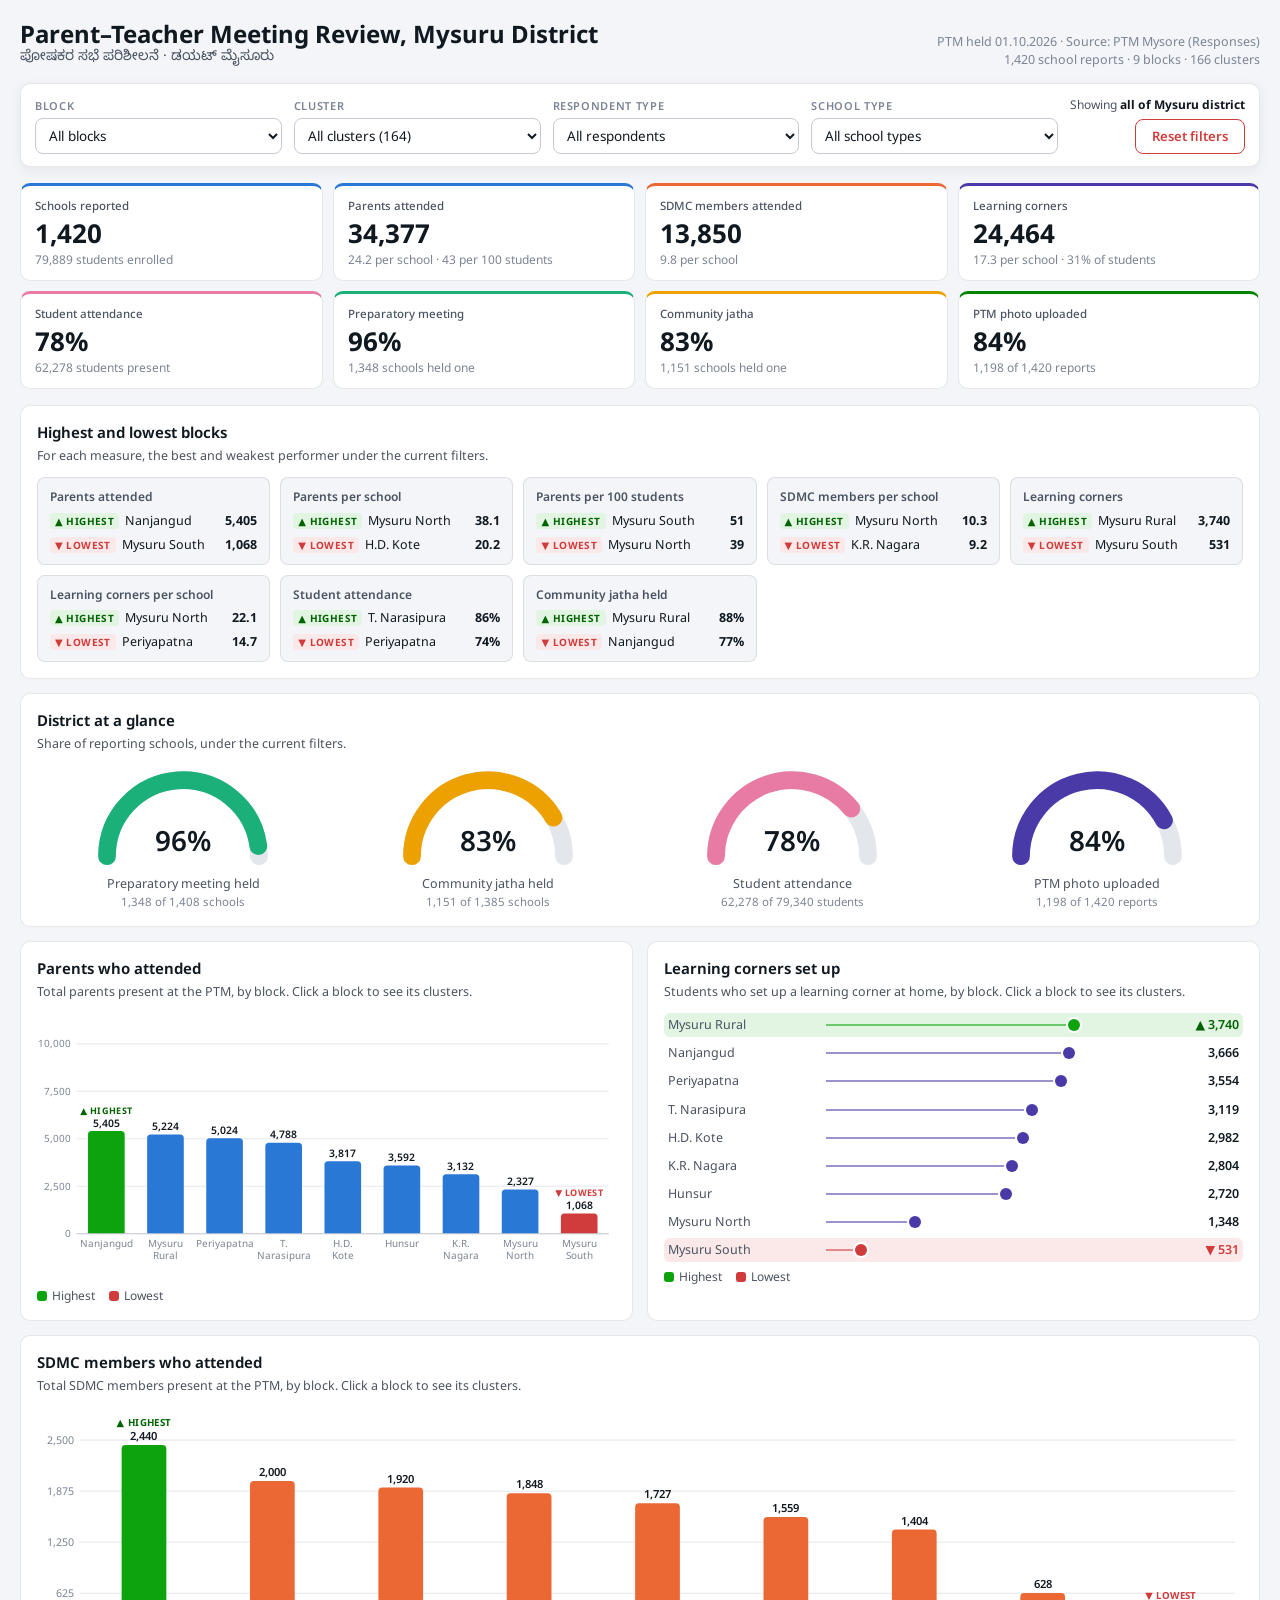
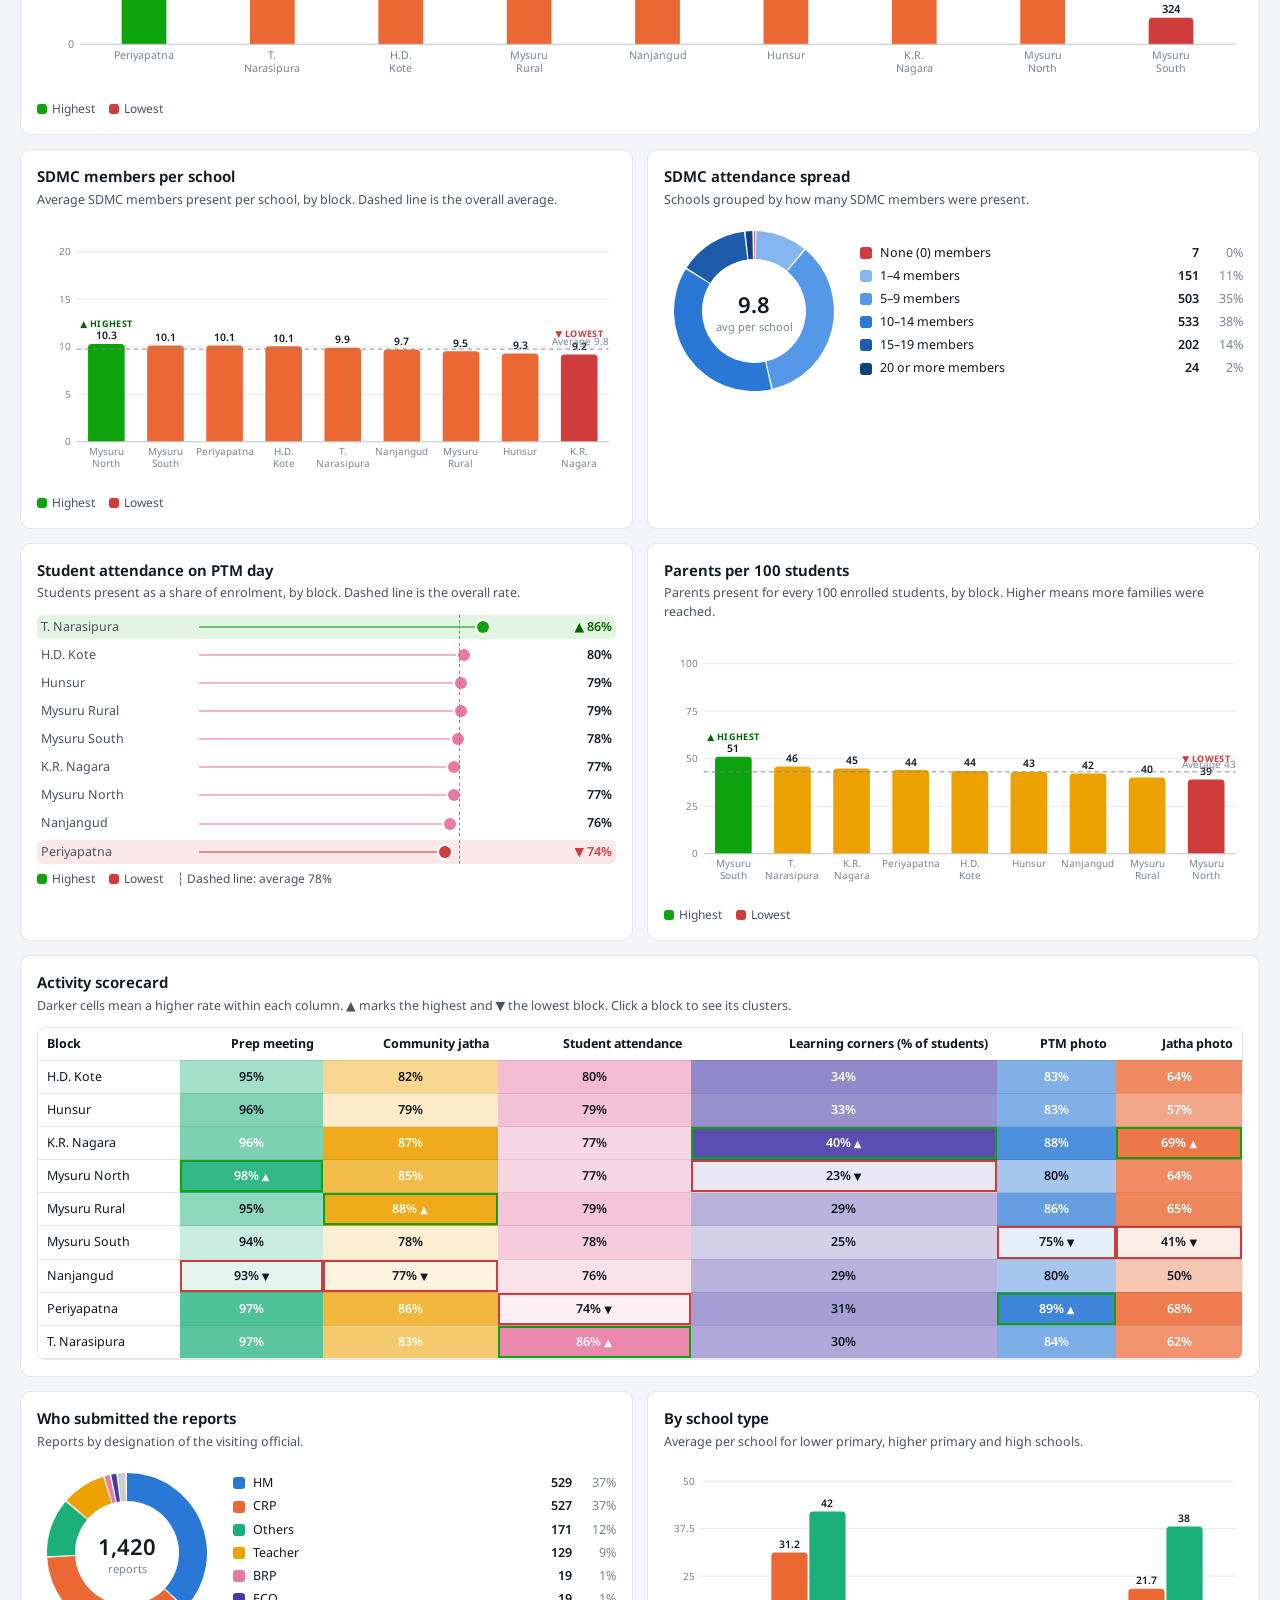
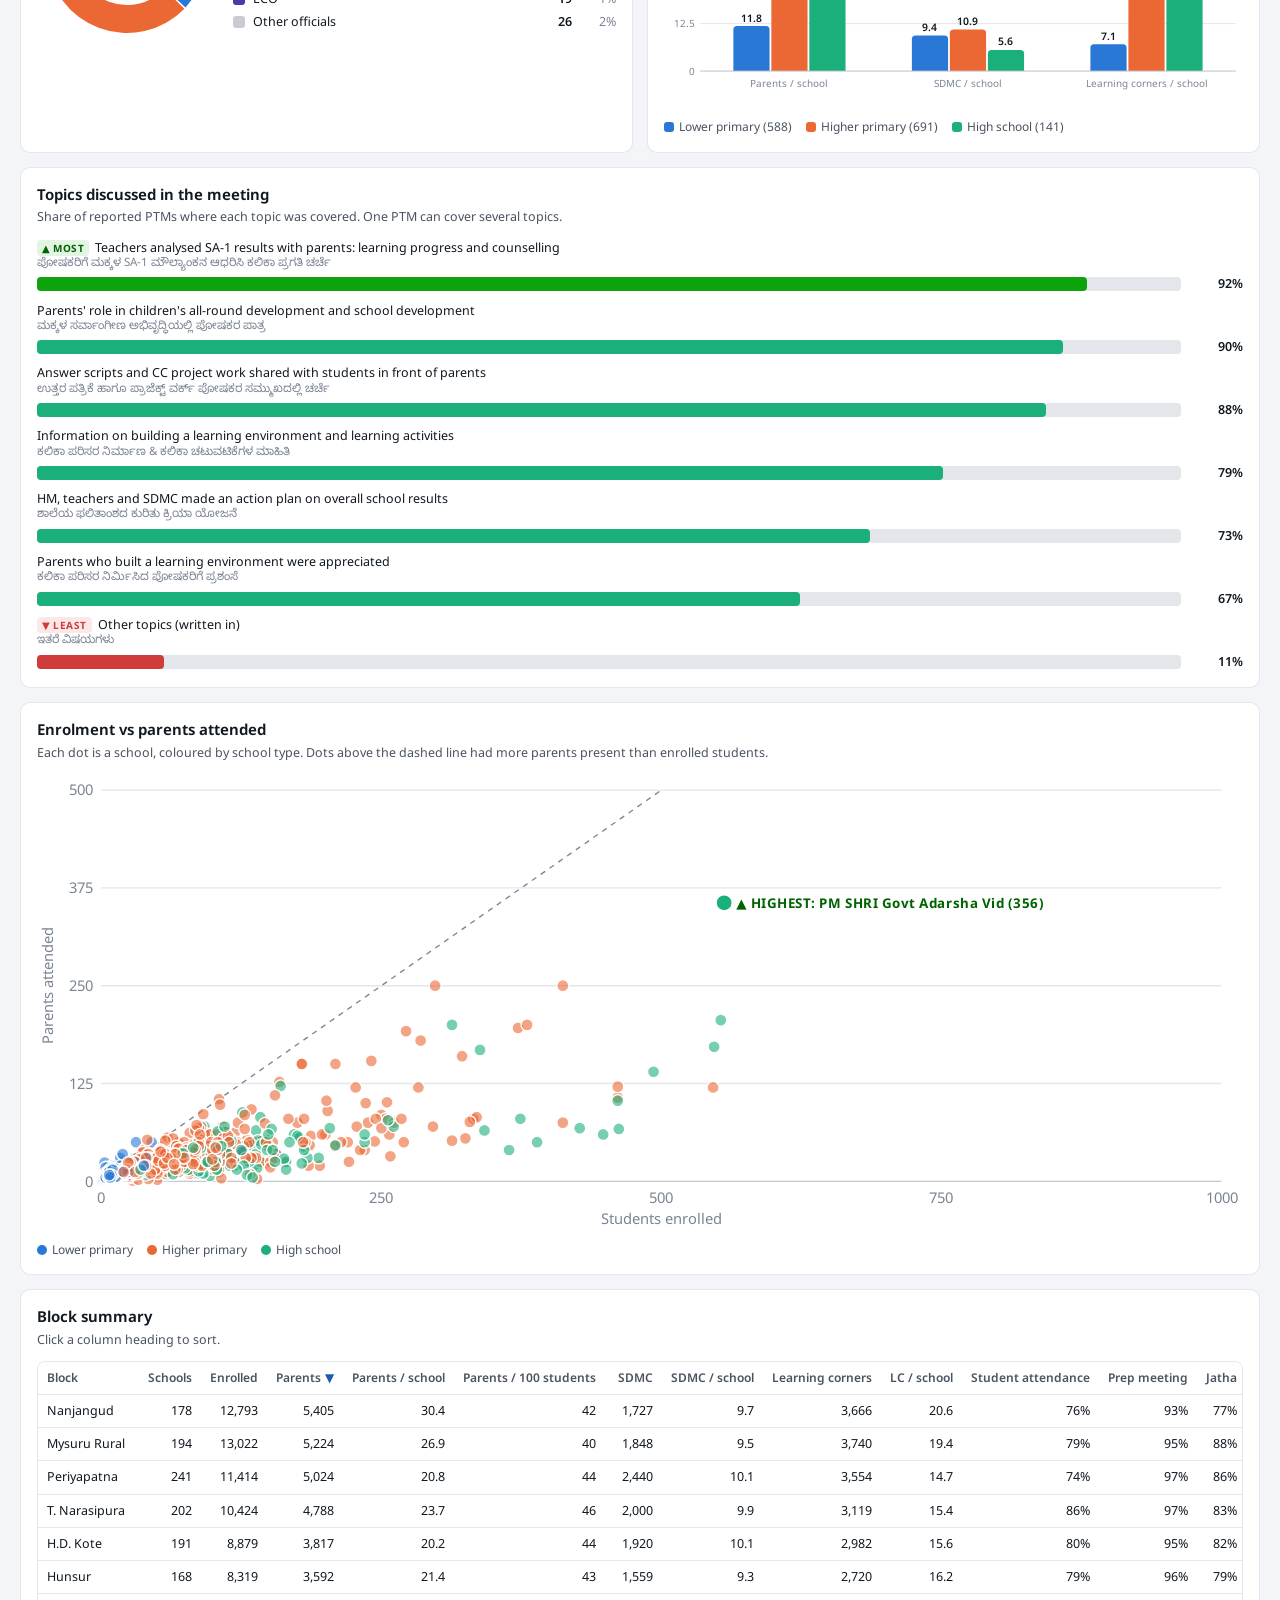
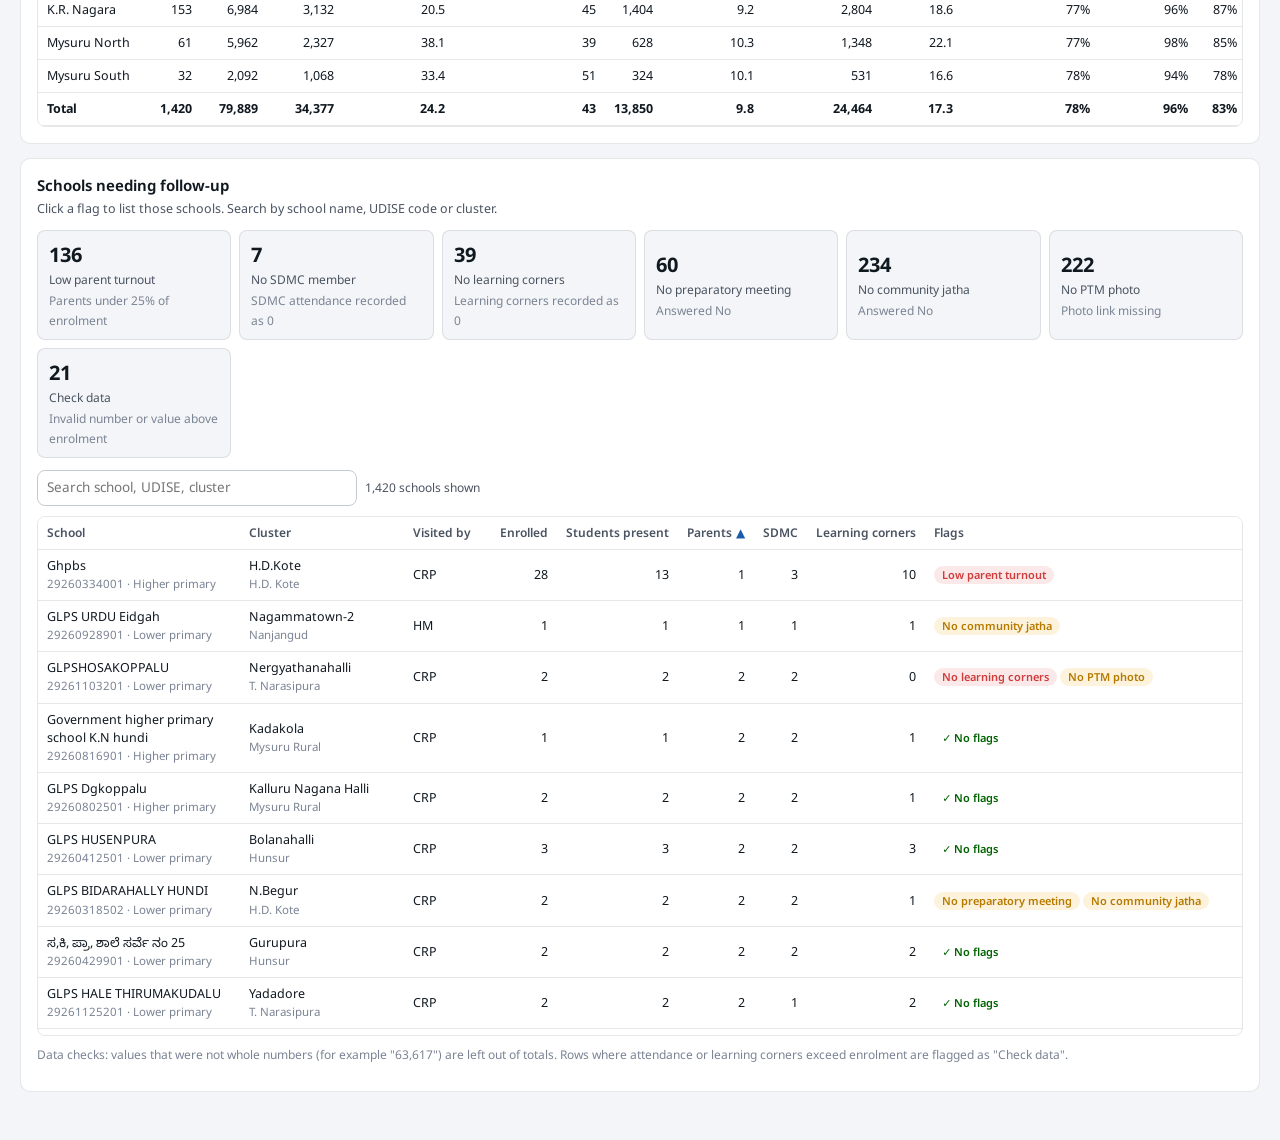
==== commit 420179d7: "PTM Review: add chart of total SDMC members who attended, by block/cluster Co-Authored-By: Claude Op" ====
--- a/ptm/index.html
+++ b/ptm/index.html
@@ -182,6 +182,7 @@
     <div class="card wide"><h2>District at a glance</h2><p class="desc">Share of reporting schools, under the current filters.</p><div class="gauges" id="cGauges"></div></div>
     <div class="card"><h2>Parents who attended</h2><p class="desc" id="dParents"></p><div id="cParents"></div></div>
     <div class="card"><h2>Learning corners set up</h2><p class="desc" id="dLC"></p><div id="cLC"></div></div>
+    <div class="card wide"><h2>SDMC members who attended</h2><p class="desc" id="dSDMCtot"></p><div id="cSDMCtot"></div></div>
     <div class="card"><h2>SDMC members per school</h2><p class="desc" id="dSDMC"></p><div id="cSDMC"></div></div>
     <div class="card"><h2>SDMC attendance spread</h2><p class="desc">Schools grouped by how many SDMC members were present.</p><div id="cSDMCdist"></div></div>
     <div class="card"><h2>Student attendance on PTM day</h2><p class="desc" id="dAtt"></p><div id="cAtt"></div></div>
@@ -279,10 +280,10 @@
 function niceMax(v){if(!v||v<=0)return 1;const p=Math.pow(10,Math.floor(Math.log10(v)));const m=v/p;return (m<=1?1:m<=2?2:m<=2.5?2.5:m<=5?5:10)*p;}
 
 // vertical column chart; falls back to lollipop when there are many groups
-function columns(el,items,{color,fmtV=fmt,click,avg}={}){
+function columns(el,items,{color,fmtV=fmt,click,avg,wide}={}){
   if(!items.length){el.innerHTML=emptyMsg;return;}
   if(items.length>12)return lollipop(el,items,{color,fmtV,click,avg});
-  const W=640,H=290,L=44,R=8,T=34,B=46,n=items.length;
+  const W=wide?1240:640,H=290,L=44,R=8,T=34,B=46,n=items.length;
   const mx=niceMax(Math.max(...items.map(d=>d.v||0)));const bw=(W-L-R)/n,w=Math.min(46,bw*.62);
   const Y=v=>H-B-(v/mx)*(H-T-B);const {hi,lo}=extremes(items.map(d=>d.v));
   let s=`<svg viewBox="0 0 ${W} ${H}" width="100%" role="img">`;
@@ -464,6 +465,8 @@
   columns(document.getElementById("cParents"),it((x,y)=>y.a.par-x.a.par,a=>a.par,g=>`<b>${esc(g.label)}</b><br>${fmt(g.a.par)} parents across ${g.a.n} schools<br>${f1(g.a.parAvg)} per school`),{color:"var(--c1)",click:pick});
   document.getElementById("dLC").textContent=`Students who set up a learning corner at home, by ${unit}.${drill}`;
   lollipop(document.getElementById("cLC"),it((x,y)=>y.a.lc-x.a.lc,a=>a.lc,g=>`<b>${esc(g.label)}</b><br>${fmt(g.a.lc)} learning corners<br>${pct(g.a.lcR)} of enrolled students · ${f1(g.a.lcAvg)} per school`),{color:"var(--c7)",click:pick});
+  document.getElementById("dSDMCtot").textContent=`Total SDMC members present at the PTM, by ${unit}.${drill}`;
+  columns(document.getElementById("cSDMCtot"),it((x,y)=>y.a.sdmc-x.a.sdmc,a=>a.sdmc,g=>{const rs=rows.filter(o=>o[G.key]===g.k&&o.sdmc!=null);const w=rs.filter(o=>o.sdmc>0).length;return `<b>${esc(g.label)}</b><br>${fmt(g.a.sdmc)} SDMC members across ${g.a.n} schools<br>${f1(g.a.sdmcAvg)} per school · ${fmt(w)} of ${fmt(rs.length)} schools had at least one`;}),{color:"var(--c2)",click:pick,wide:true});
   document.getElementById("dSDMC").textContent=`Average SDMC members present per school, by ${unit}. Dashed line is the overall average.`;
   columns(document.getElementById("cSDMC"),it((x,y)=>(y.a.sdmcAvg||0)-(x.a.sdmcAvg||0),a=>a.sdmcAvg,g=>`<b>${esc(g.label)}</b><br>${fmt(g.a.sdmc)} SDMC members in ${g.a.n} schools<br>${f1(g.a.sdmcAvg)} per school`),{color:"var(--c2)",fmtV:f1,click:pick,avg:a.sdmcAvg});
   const B=[["None (0)",v=>v===0,"var(--crit)"],["1–4",v=>v>=1&&v<=4,"var(--q1)"],["5–9",v=>v>=5&&v<=9,"var(--q2)"],["10–14",v=>v>=10&&v<=14,"var(--q3)"],["15–19",v=>v>=15&&v<=19,"var(--q4)"],["20 or more",v=>v>=20,"var(--q5)"]];
